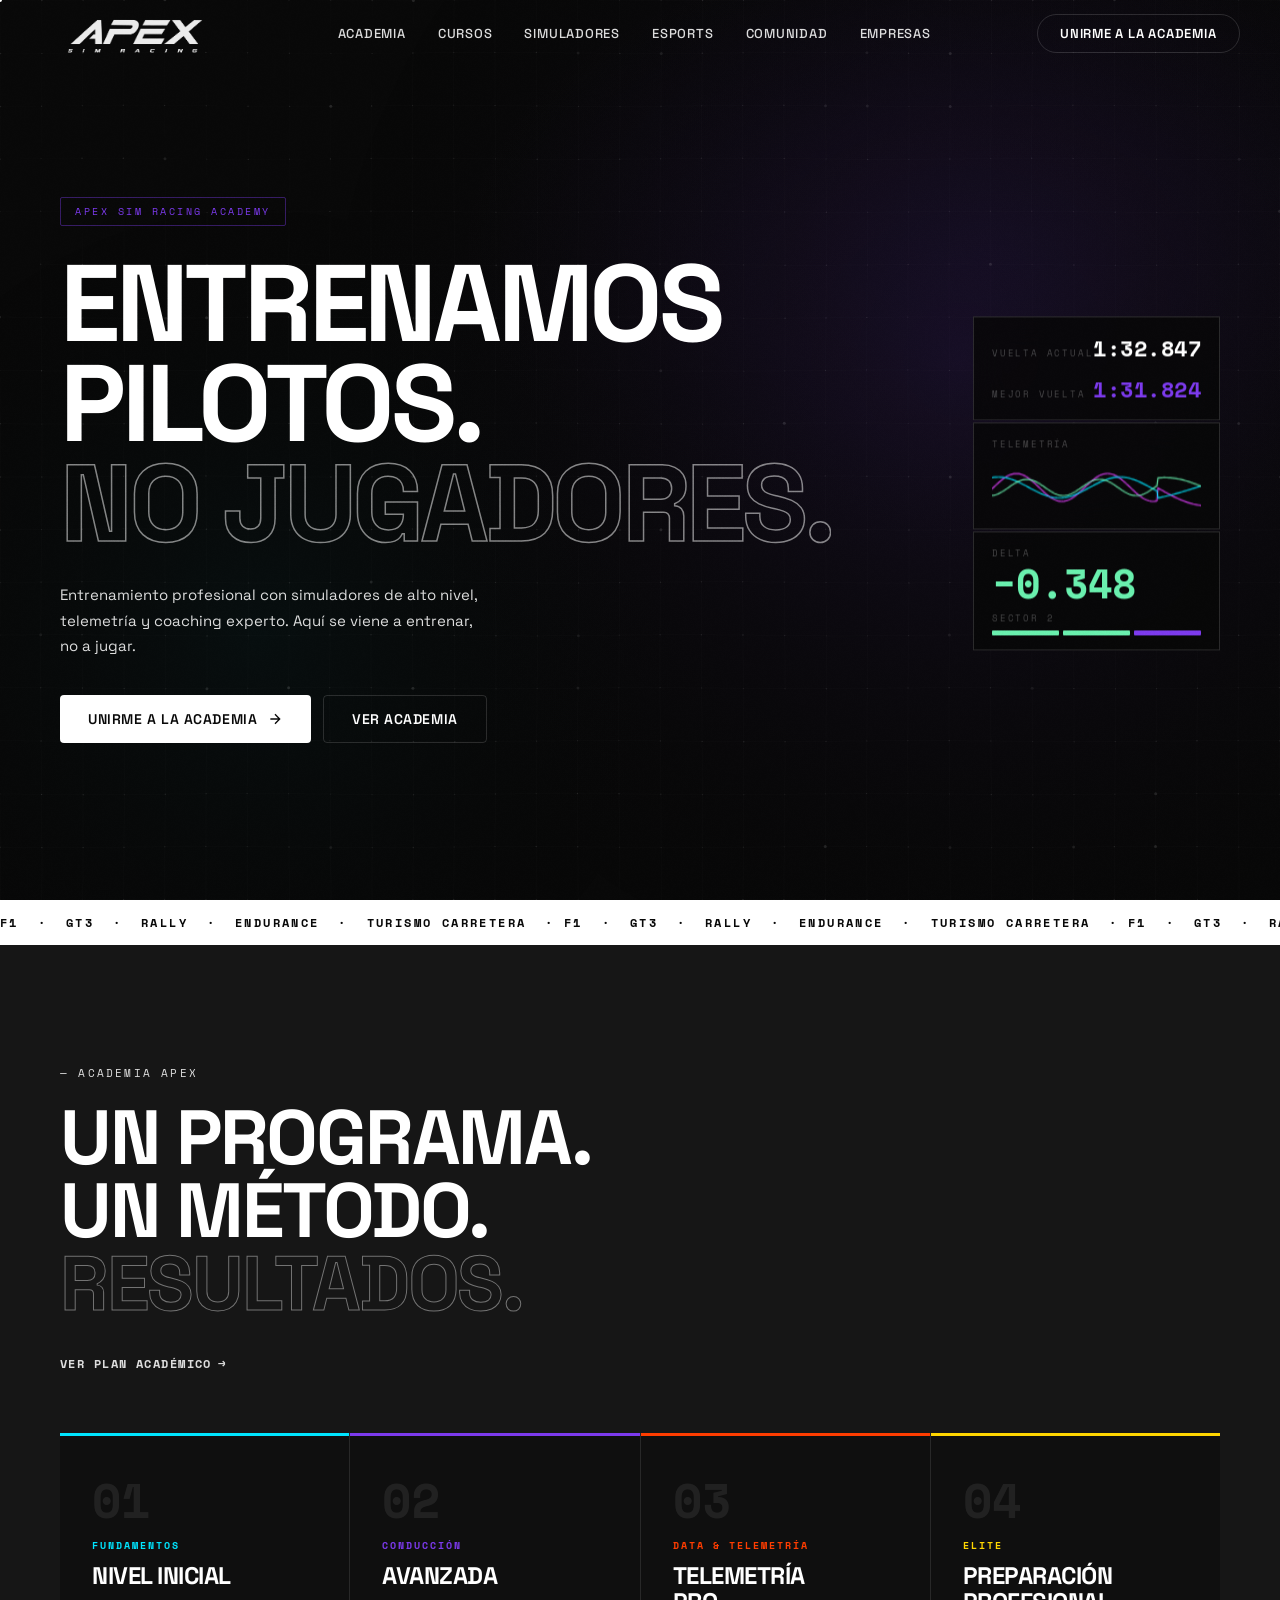
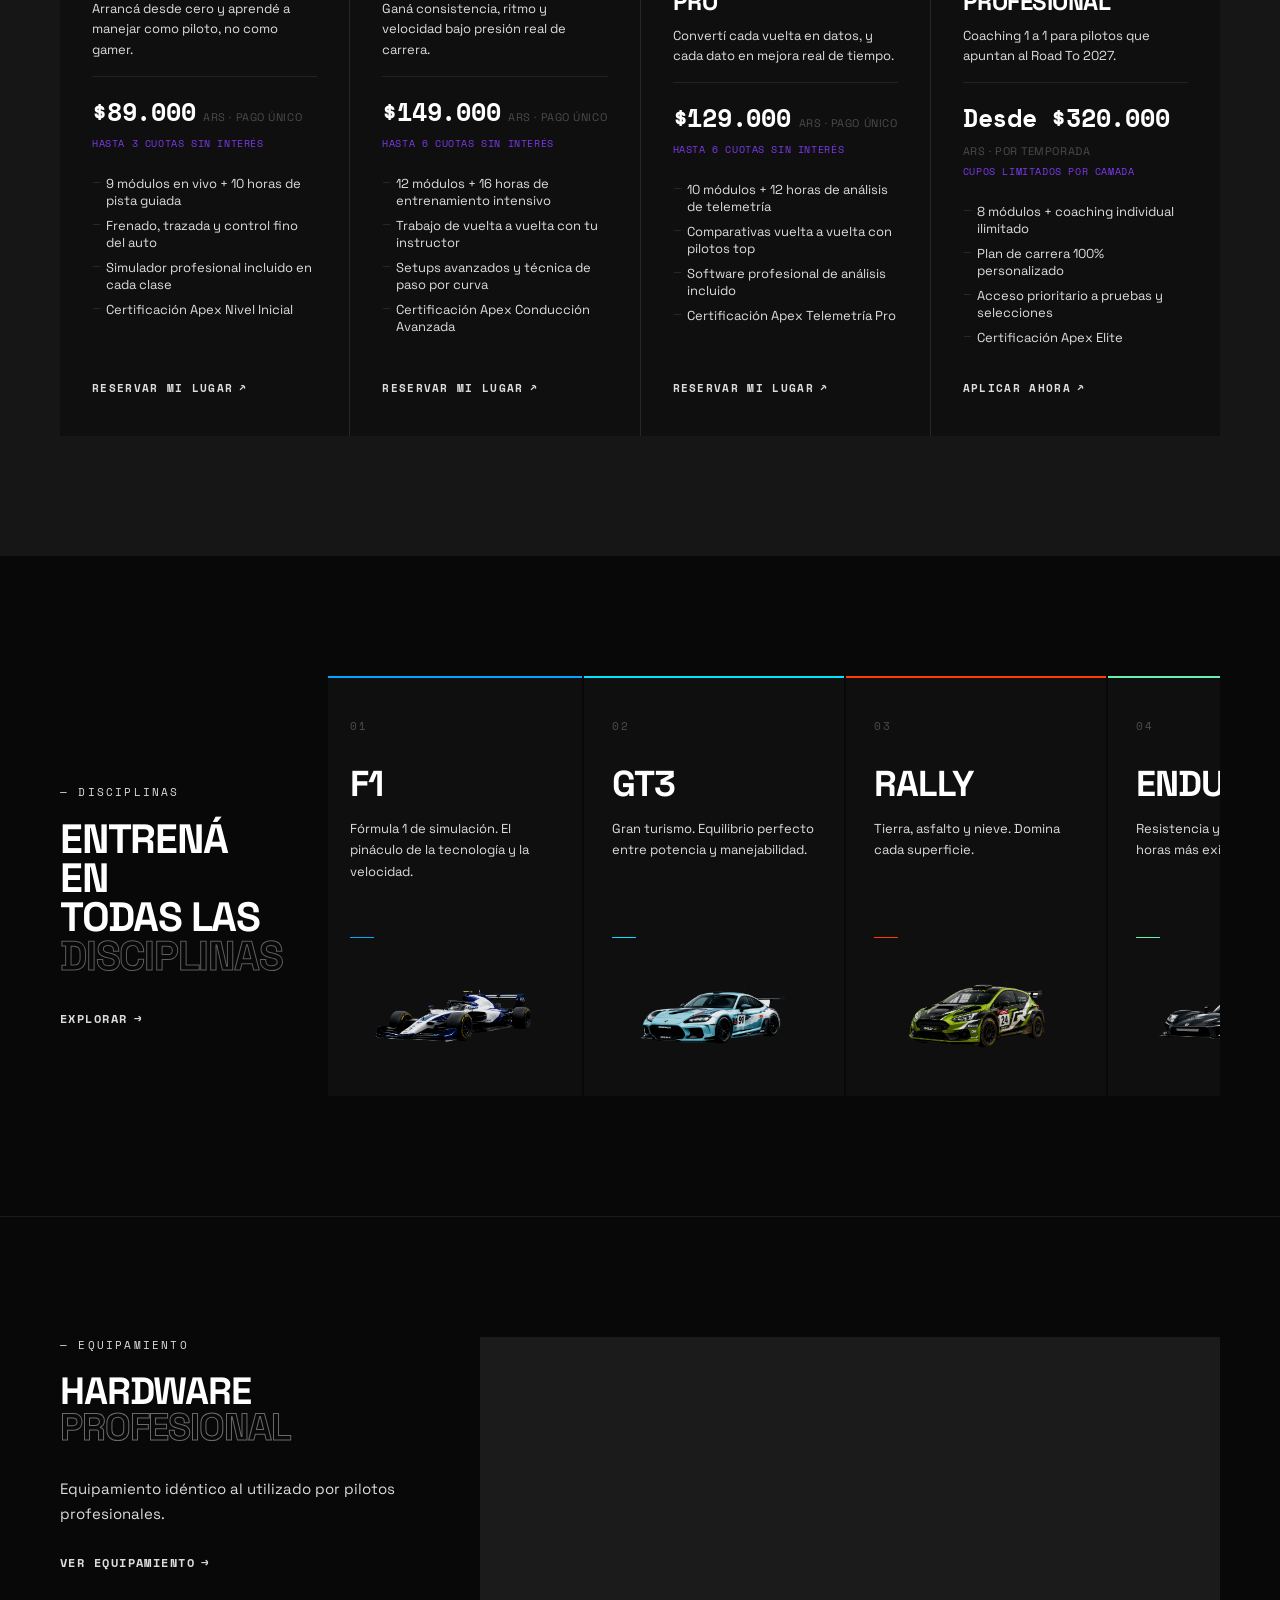
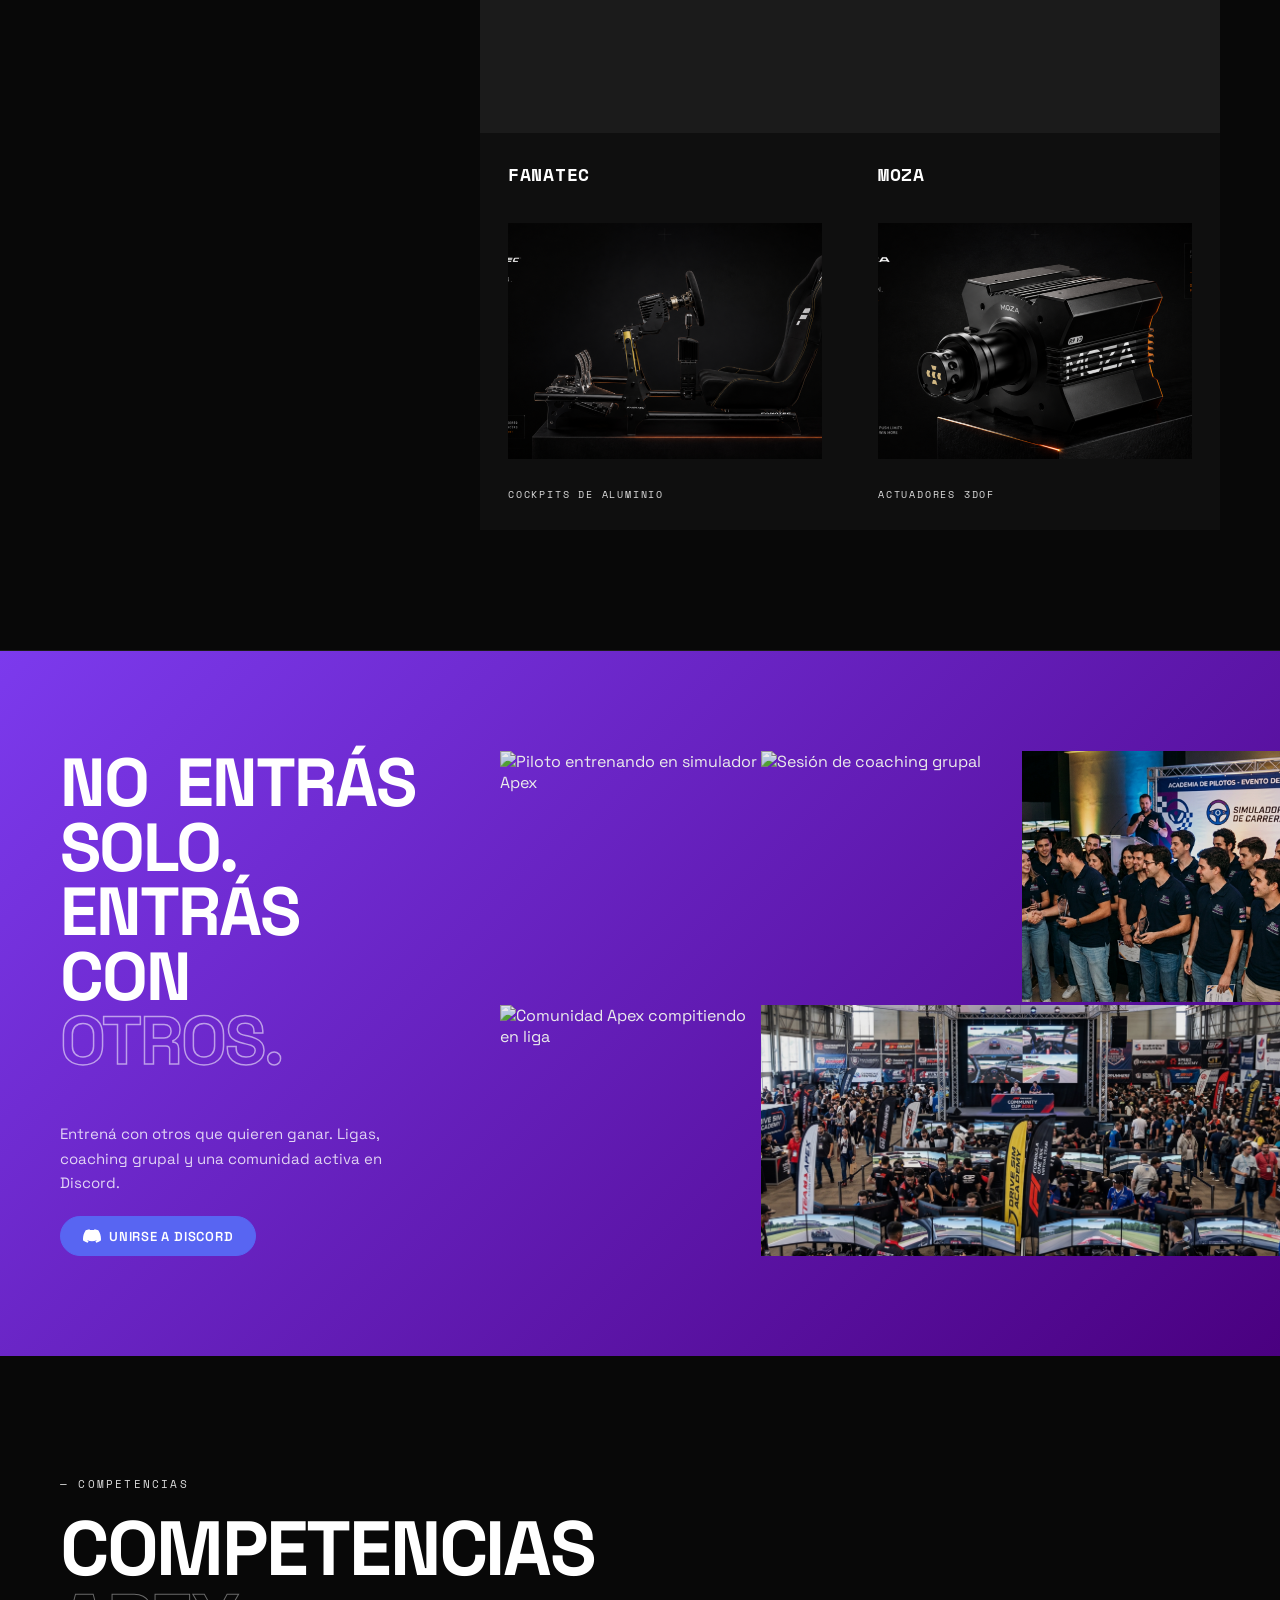
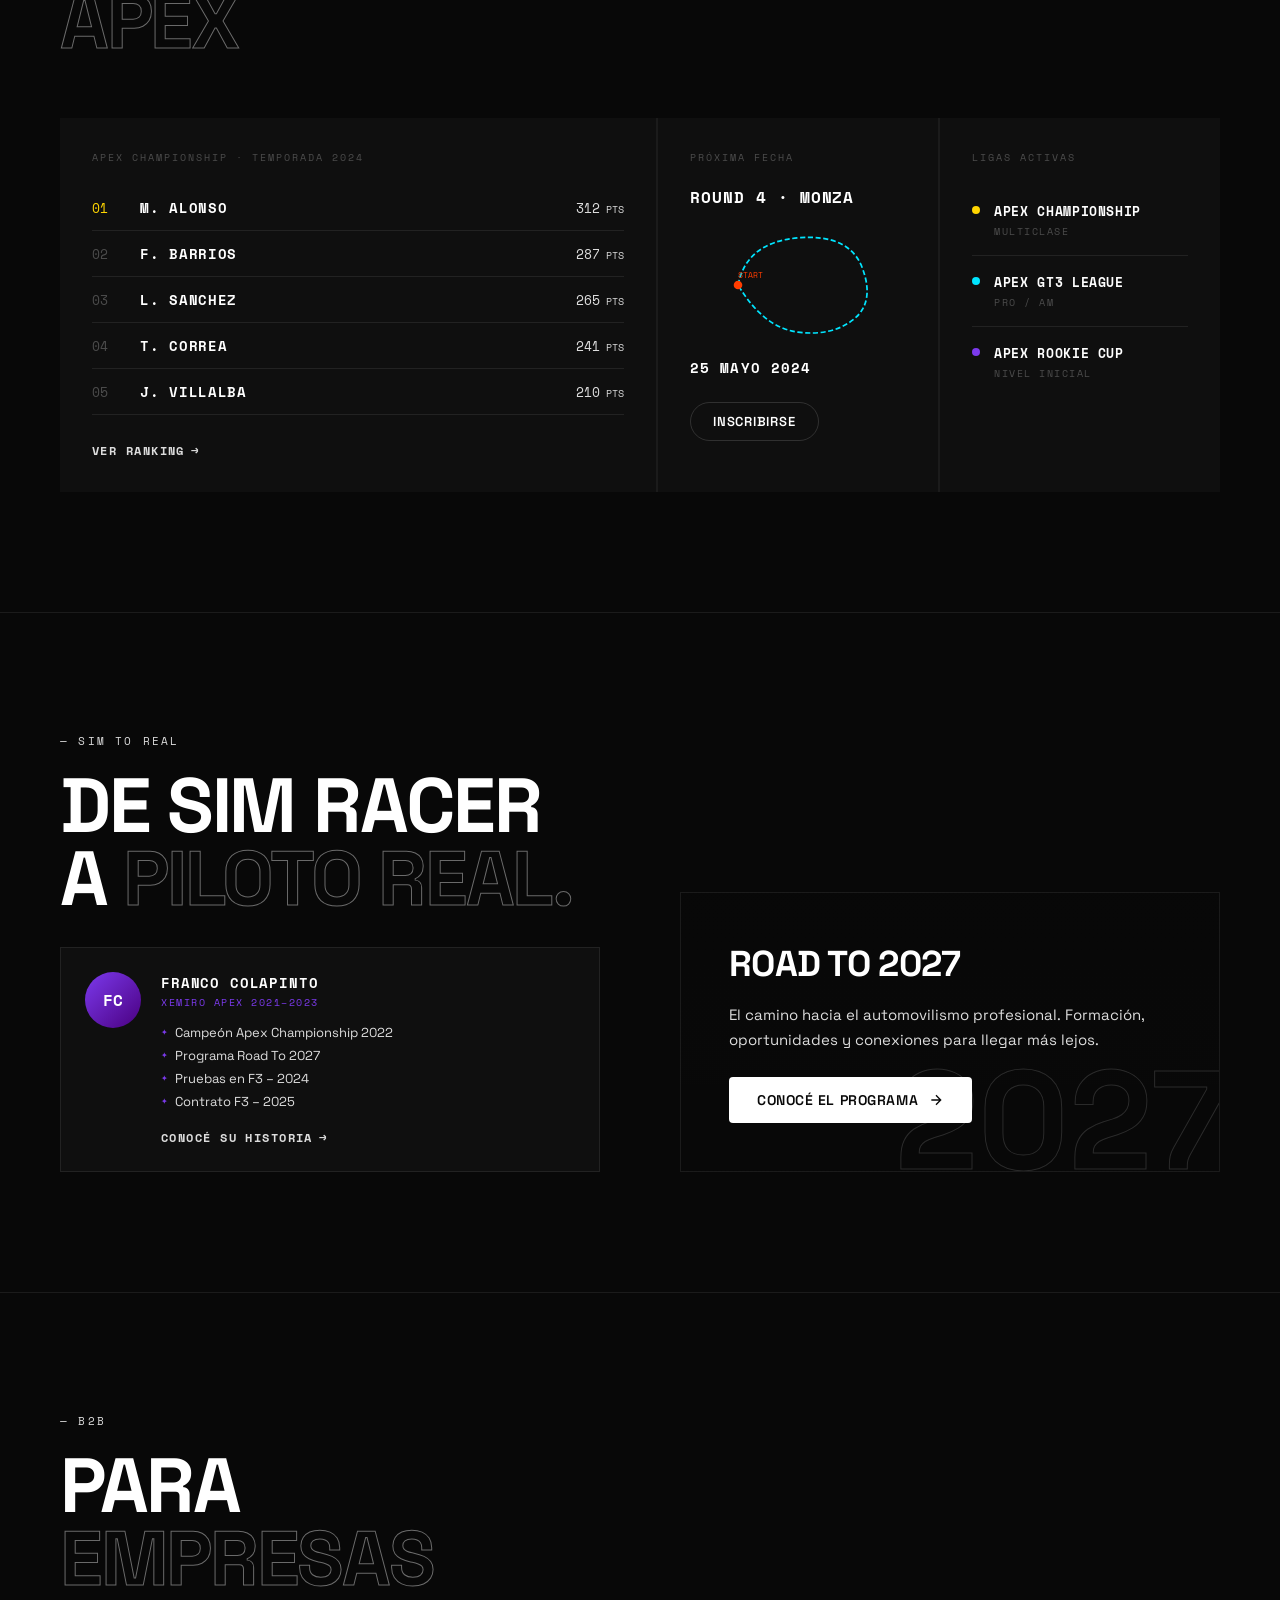
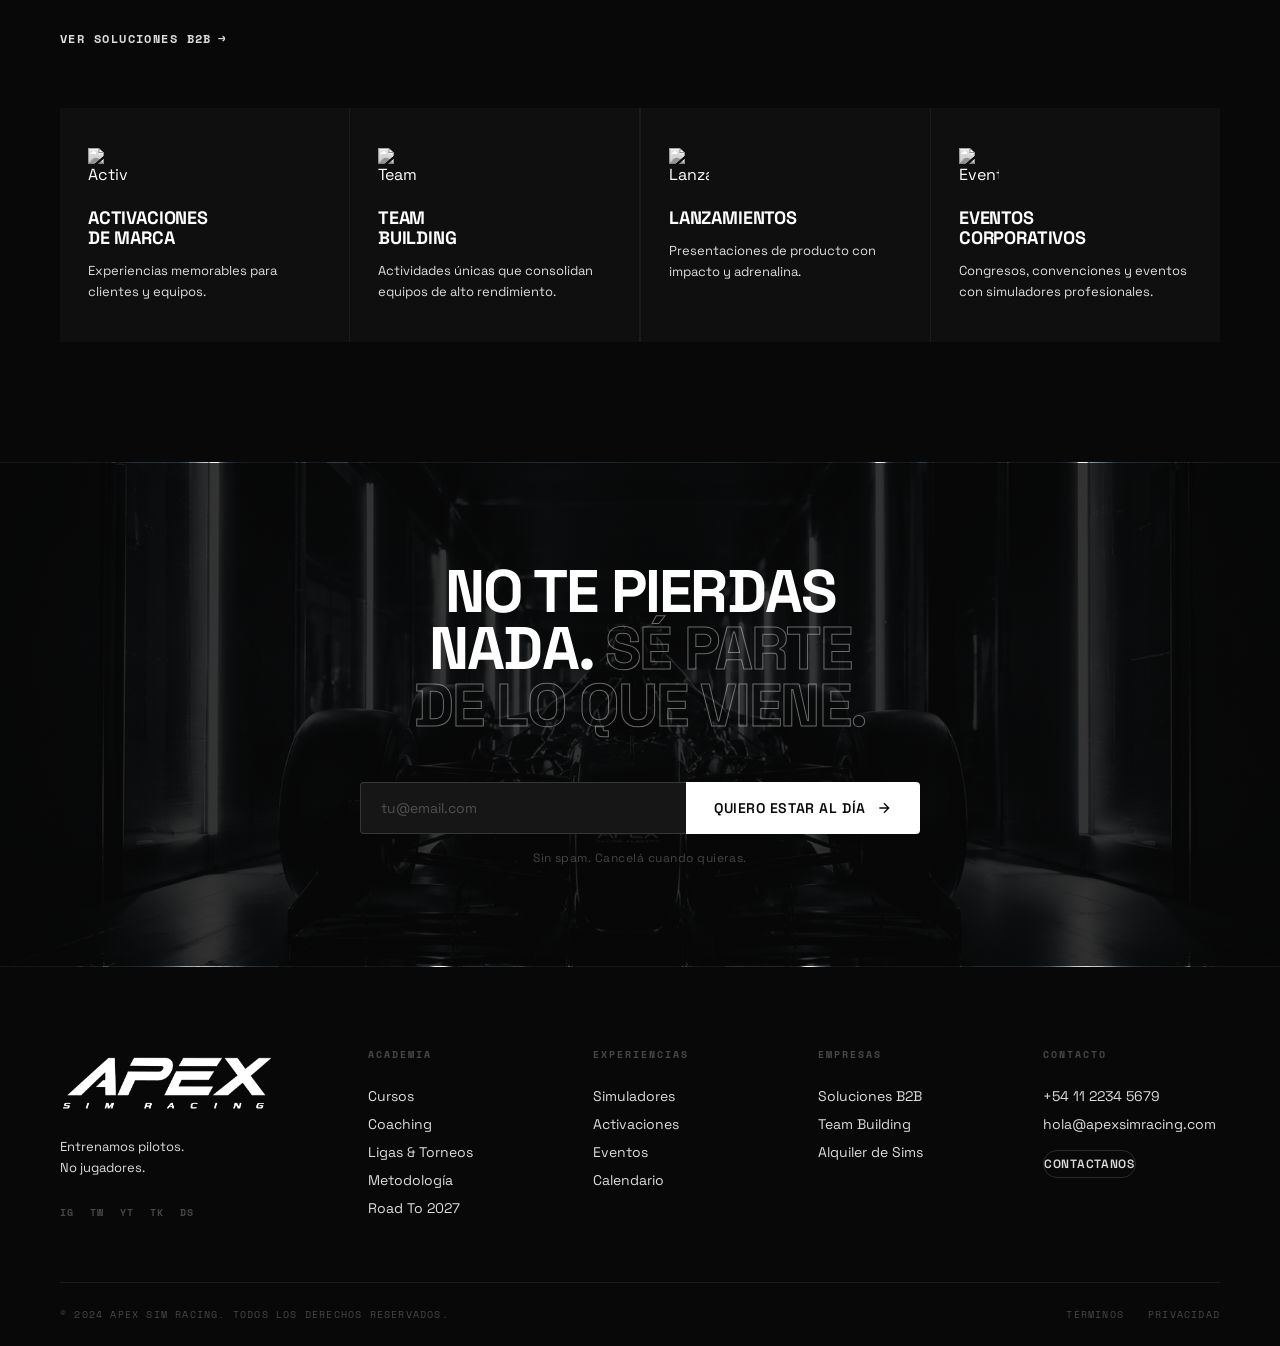
==== index.html @ b02f37dc "nuevo 629" ====
<!DOCTYPE html>
<html lang="es">
<head>
  <meta charset="UTF-8" />
  <meta name="viewport" content="width=device-width, initial-scale=1.0" />
  <title>APEX Sim Racing Academy</title>
  <link rel="preconnect" href="https://fonts.googleapis.com" />
  <link rel="preconnect" href="https://fonts.gstatic.com" crossorigin />
  <link href="https://fonts.googleapis.com/css2?family=Space+Grotesk:wght@300;400;500;600;700&family=Space+Mono:ital,wght@0,400;0,700;1,400&display=swap" rel="stylesheet" />
  <link rel="stylesheet" href="styles.css" />
</head>
<body>

  <!-- CURSOR -->
  <div class="cursor" id="cursor"></div>
  <div class="cursor-dot" id="cursorDot"></div>

  <!-- NOISE OVERLAY -->
  <canvas class="noise-canvas" id="noiseCanvas"></canvas>

  <!-- ═══ NAVBAR ═══ -->
  <header class="navbar" id="navbar">
    <div class="nav-inner">
      <a href="#" class="nav-logo">
        <div class="disc-car-img">
          <img src="assets/logotipo.png" alt="logoapex" />
        </div>
      </a>

      <nav class="nav-links">
        <a href="#academia" class="nav-link" data-text="Academia">Academia</a>
        <a href="#cursos" class="nav-link" data-text="Cursos">Cursos</a>
        <a href="#simuladores" class="nav-link" data-text="Simuladores">Simuladores</a>
        <a href="#esports" class="nav-link" data-text="Esports">Esports</a>
        <a href="#comunidad" class="nav-link" data-text="Comunidad">Comunidad</a>
        <a href="#empresas" class="nav-link" data-text="Empresas">Empresas</a>
      </nav>

      <div class="nav-actions">
        <a href="#" class="btn-pill magnetic">Unirme a la Academia</a>
        <button class="nav-burger" id="burgerBtn" aria-label="Menu">
          <span></span><span></span>
        </button>
      </div>
    </div>
  </header>

  <!-- MOBILE MENU -->
  <div class="mobile-overlay" id="mobileOverlay">
    <nav class="mobile-nav">
      <a href="#academia">Academia</a>
      <a href="#cursos">Cursos</a>
      <a href="#simuladores">Simuladores</a>
      <a href="#esports">Esports</a>
      <a href="#comunidad">Comunidad</a>
      <a href="#empresas">Empresas</a>
      <a href="#" class="btn-pill">Unirme a la Academia</a>
    </nav>
  </div>

  <!-- ═══ HERO ═══ -->
  <section class="hero" id="hero">
    <canvas class="hero-canvas" id="heroCanvas"></canvas>

    <div class="hero-content">
      <div class="hero-badge glitch-hover" data-text="APEX SIM RACING ACADEMY">APEX SIM RACING ACADEMY</div>

      <h1 class="hero-title">
        <span class="title-line" data-speed="0">ENTRENAMOS</span>
        <span class="title-line" data-speed="0.3">PILOTOS.</span>
        <span class="title-line accent" data-speed="0.6">NO JUGADORES.</span>
      </h1>

      <p class="hero-desc">Entrenamiento profesional con simuladores de alto nivel,<br>telemetría y coaching experto. Aquí se viene a entrenar, <br>no a jugar.</p>

      <div class="hero-cta-row">
        <a href="#" class="btn-primary magnetic">
          <span>Unirme a la Academia</span>
          <svg viewBox="0 0 24 24" fill="none" stroke="currentColor" stroke-width="2"><path d="M5 12h14M12 5l7 7-7 7"/></svg>
        </a>
        <a href="#" class="btn-ghost magnetic">Ver Academia</a>
      </div>
    </div>

    <!-- HUD -->
    <div class="hero-hud" id="heroHud">
      <div class="hud-panel">
        <div class="hud-row">
          <span class="hud-label">VUELTA ACTUAL</span>
          <span class="hud-val" id="lapCurrent">1:32.847</span>
        </div>
        <div class="hud-row">
          <span class="hud-label">MEJOR VUELTA</span>
          <span class="hud-val purple" id="lapBest">1:31.824</span>
        </div>
      </div>
      <div class="hud-panel hud-tele">
        <span class="hud-label">TELEMETRÍA</span>
        <canvas id="teleCanvas" width="180" height="50"></canvas>
      </div>
      <div class="hud-panel">
        <span class="hud-label">DELTA</span>
        <span class="hud-delta" id="deltaVal">−0.347</span>
        <span class="hud-label" style="margin-top:8px">SECTOR 2</span>
        <div class="hud-sectors">
          <div class="sector green"></div>
          <div class="sector green"></div>
          <div class="sector purple"></div>
        </div>
      </div>
    </div>

    <div class="scroll-hint">
      <span>SCROLL</span>
      <div class="scroll-line"></div>
    </div>
  </section>

  <!-- ═══ MARQUEE ═══ -->
  <div class="marquee-bar">
    <div class="marquee-track">
      <span>F1 &nbsp;·&nbsp; GT3 &nbsp;·&nbsp; RALLY &nbsp;·&nbsp; ENDURANCE &nbsp;·&nbsp; TURISMO CARRETERA &nbsp;·&nbsp;</span>
      <span>F1 &nbsp;·&nbsp; GT3 &nbsp;·&nbsp; RALLY &nbsp;·&nbsp; ENDURANCE &nbsp;·&nbsp; TURISMO CARRETERA &nbsp;·&nbsp;</span>
      <span>F1 &nbsp;·&nbsp; GT3 &nbsp;·&nbsp; RALLY &nbsp;·&nbsp; ENDURANCE &nbsp;·&nbsp; TURISMO CARRETERA &nbsp;·&nbsp;</span>
    </div>
  </div>

  <!-- ═══ ACADEMIA ═══ -->
  <section class="section academia-section" id="academia">
    <div class="section-inner">
      <div class="section-header">
        <span class="section-tag">— ACADEMIA APEX</span>
        <h2 class="section-title">UN PROGRAMA.<br>UN MÉTODO.<br><em>RESULTADOS.</em></h2>
        <a href="#" class="link-arrow">VER PLAN ACADÉMICO <span>→</span></a>
      </div>

      <div class="programs-track" id="programsTrack">
        <div class="program-card" data-index="01" style="--glow:#00E5FF">
          <div class="card-num">01</div>
          <div class="card-tag" style="color:#00E5FF">FUNDAMENTOS</div>
          <h3>NIVEL INICIAL</h3>
          <p class="card-desc">Arrancá desde cero y aprendé a manejar como piloto, no como gamer.</p>
          <div class="card-price">
            <span class="price-amount">$89.000</span>
            <span class="price-period">ARS · pago único</span>
          </div>
          <span class="price-note">HASTA 3 CUOTAS SIN INTERÉS</span>
          <ul>
            <li>9 módulos en vivo + 10 horas de pista guiada</li>
            <li>Frenado, trazada y control fino del auto</li>
            <li>Simulador profesional incluido en cada clase</li>
            <li>Certificación Apex Nivel Inicial</li>
          </ul>
          <a href="#" class="card-link">RESERVAR MI LUGAR <span>↗</span></a>
          <div class="card-glow"></div>
        </div>
    <div class="scroll-hint">
      <span>SCROLL</span>
      <div class="scroll-line"></div>
    </div>
        <div class="program-card" data-index="02" style="--glow:#7C3AED">
          <div class="card-num">02</div>
          <div class="card-tag" style="color:#7C3AED">CONDUCCIÓN</div>
          <h3>AVANZADA</h3>
          <p class="card-desc">Ganá consistencia, ritmo y velocidad bajo presión real de carrera.</p>
          <div class="card-price">
            <span class="price-amount">$149.000</span>
            <span class="price-period">ARS · pago único</span>
          </div>
          <span class="price-note">HASTA 6 CUOTAS SIN INTERÉS</span>
          <ul>
            <li>12 módulos + 16 horas de entrenamiento intensivo</li>
            <li>Trabajo de vuelta a vuelta con tu instructor</li>
            <li>Setups avanzados y técnica de paso por curva</li>
            <li>Certificación Apex Conducción Avanzada</li>
          </ul>
          <a href="#" class="card-link">RESERVAR MI LUGAR <span>↗</span></a>
          <div class="card-glow"></div>
        </div>

        <div class="program-card" data-index="03" style="--glow:#FF3D00">
          <div class="card-num">03</div>
          <div class="card-tag" style="color:#FF3D00">DATA &amp; TELEMETRÍA</div>
          <h3>TELEMETRÍA<br>PRO</h3>
          <p class="card-desc">Convertí cada vuelta en datos, y cada dato en mejora real de tiempo.</p>
          <div class="card-price">
            <span class="price-amount">$129.000</span>
            <span class="price-period">ARS · pago único</span>
          </div>
          <span class="price-note">HASTA 6 CUOTAS SIN INTERÉS</span>
          <ul>
            <li>10 módulos + 12 horas de análisis de telemetría</li>
            <li>Comparativas vuelta a vuelta con pilotos top</li>
            <li>Software profesional de análisis incluido</li>
            <li>Certificación Apex Telemetría Pro</li>
          </ul>
          <a href="#" class="card-link">RESERVAR MI LUGAR <span>↗</span></a>
          <div class="card-glow"></div>
        </div>

        <div class="program-card" data-index="04" style="--glow:#FFD600">
          <div class="card-num">04</div>
          <div class="card-tag" style="color:#FFD600">ELITE</div>
          <h3>PREPARACIÓN<br>PROFESIONAL</h3>
          <p class="card-desc">Coaching 1 a 1 para pilotos que apuntan al Road To 2027.</p>
          <div class="card-price">
            <span class="price-amount">Desde $320.000</span>
            <span class="price-period">ARS · por temporada</span>
          </div>
          <span class="price-note">CUPOS LIMITADOS POR CAMADA</span>
          <ul>
            <li>8 módulos + coaching individual ilimitado</li>
            <li>Plan de carrera 100% personalizado</li>
            <li>Acceso prioritario a pruebas y selecciones</li>
            <li>Certificación Apex Elite</li>
          </ul>
          <a href="#" class="card-link">APLICAR AHORA <span>↗</span></a>
          <div class="card-glow"></div>
        </div>
      </div>
    </div>
  </section>

  <!-- ═══ DISCIPLINES — horizontal scroll ═══ -->
  <section class="section disc-section" id="cursos">
    <div class="disc-sticky">
      <div class="disc-left">
        <span class="section-tag">— DISCIPLINAS</span>
        <h2 class="disc-title">ENTRENÁ EN<br>TODAS LAS<br><em>DISCIPLINAS</em></h2>
        <a href="#" class="link-arrow">EXPLORAR <span>→</span></a>
      </div>
      <div class="disc-scroll-area" id="discScroll">
        <div class="disc-cards-row">
          <div class="disc-card" style="--accent:#00A8FF">
            <div class="disc-inner">
              <span class="disc-num">01</span>
              <h3>F1</h3>
              <p>Fórmula 1 de simulación. El pináculo de la tecnología y la velocidad.</p>
              <div class="disc-line"></div>
              <div class="disc-car-img">
                <img src="assets/auto1.png" alt="F1" />
              </div>
            </div>
          </div>
          <div class="disc-card" style="--accent:#00E5FF">
            <div class="disc-inner">
              <span class="disc-num">02</span>
              <h3>GT3</h3>
              <p>Gran turismo. Equilibrio perfecto entre potencia y manejabilidad.</p>
              <div class="disc-line"></div>
              <div class="disc-car-img">
                <img src="assets/auto2.png" alt="GT3" />
              </div>
            </div>
          </div>
          <div class="disc-card" style="--accent:#FF3D00">
            <div class="disc-inner">
              <span class="disc-num">03</span>
              <h3>RALLY</h3>
              <p>Tierra, asfalto y nieve. Domina cada superficie.</p>
              <div class="disc-line"></div>
              <div class="disc-car-img">
                <img src="assets/auto5.png" alt="Rally" />
              </div>
            </div>
          </div>
          <div class="disc-card" style="--accent:#69F0AE">
            <div class="disc-inner">
              <span class="disc-num">04</span>
              <h3>ENDURANCE</h3>
              <p>Resistencia y estrategia. Las 24 horas más exigentes del sim.</p>
              <div class="disc-line"></div>
              <div class="disc-car-img">
                <img src="assets/auto3.png" alt="Endurance" />
              </div>
            </div>
          </div>
          <div class="disc-card" style="--accent:#FFD600">
            <div class="disc-inner">
              <span class="disc-num">05</span>
              <h3>TURISMO<br>CARRETERA</h3>
              <p>La escuela argentina del automovilismo, en simulación.</p>
              <div class="disc-line"></div>
              <div class="disc-car-img">
                <img src="assets/auto4.png" alt="Turismo Carretera" />
              </div>
            </div>
          </div>
        </div>
      </div>
    </div>
  </section>

  <!-- ═══ HARDWARE ═══ -->
  <section class="section hardware-section" id="simuladores">
    <div class="section-inner hardware-layout">
      <div class="hw-header">
        <span class="section-tag">— EQUIPAMIENTO</span>
        <h2 class="section-title">HARDWARE<br><em>PROFESIONAL</em></h2>
        <p class="hw-desc">Equipamiento idéntico al utilizado por pilotos profesionales.</p>
        <a href="#" class="link-arrow">VER EQUIPAMIENTO <span>→</span></a>
      </div>

      <div class="hw-brands">
        <div class="hw-brand" data-brand="SIMUCUBE">
          <div class="hw-brand-inner">
            <span class="hw-brand-name">SIMUCUBE</span>
            <img src="assets/simucube.png" alt="SIMUCUBE" />
            <span class="hw-brand-tag">DIRECT DRIVE</span>
          </div>
          <div class="hw-brand-line"></div>
        </div>
        <div class="hw-brand" data-brand="HEUSINKVELD">
          <div class="hw-brand-inner">
            <span class="hw-brand-name">HEUSINKVELD</span>
            <img src="assets/heusinkveld.png" alt="HEUSINKVELD" />
            <span class="hw-brand-tag">PEDALES ULTIMATE+</span>
          </div>
          <div class="hw-brand-line"></div>
        </div>
        <div class="hw-brand" data-brand="FANATEC">
          <div class="hw-brand-inner">
            <span class="hw-brand-name">FANATEC</span>
            <img src="assets/fanatec.png" alt="FANATEC" />
            <span class="hw-brand-tag">COCKPITS DE ALUMINIO</span>
          </div>
          <div class="hw-brand-line"></div>
        </div>
        <div class="hw-brand" data-brand="MOZA">
          <div class="hw-brand-inner">
            <span class="hw-brand-name">MOZA</span>
            <img src="assets/moza.png" alt="MOZA" />
            <span class="hw-brand-tag">ACTUADORES 3DOF</span>
          </div>
          <div class="hw-brand-line"></div>
        </div>
      </div>
    </div>
  </section>

  <!-- ═══ COMMUNITY ═══ -->
  <section class="section community-section" id="comunidad">
    <div class="community-inner">
      <h2 class="community-title">
        <span class="reveal-word">NO</span>
        <span class="reveal-word">ENTRÁS</span>
        <span class="reveal-word">SOLO.</span>
        <br>
        <span class="reveal-word">ENTRÁS CON</span>
        <span class="reveal-word accent">OTROS.</span>
      </h2>
      <div class="community-sub">
        <p>Entrená con otros que quieren ganar. Ligas, coaching grupal y una comunidad activa en Discord.</p>
        <a href="#" class="btn-pill magnetic discord-btn">
          <svg viewBox="0 0 24 24" width="18" height="18" fill="currentColor"><path d="M20.317 4.37a19.791 19.791 0 0 0-4.885-1.515.074.074 0 0 0-.079.037c-.21.375-.444.864-.608 1.25a18.27 18.27 0 0 0-5.487 0 12.64 12.64 0 0 0-.617-1.25.077.077 0 0 0-.079-.037A19.736 19.736 0 0 0 3.677 4.37a.07.07 0 0 0-.032.027C.533 9.046-.32 13.58.099 18.057.101 18.08.11 18.1.128 18.115a19.9 19.9 0 0 0 5.993 3.03.078.078 0 0 0 .084-.028 14.09 14.09 0 0 0 1.226-1.994.076.076 0 0 0-.041-.106 13.107 13.107 0 0 1-1.872-.892.077.077 0 0 1-.008-.128 10.2 10.2 0 0 0 .372-.292.074.074 0 0 1 .077-.01c3.928 1.793 8.18 1.793 12.062 0a.074.074 0 0 1 .078.01c.12.098.246.198.373.292a.077.077 0 0 1-.006.127 12.299 12.299 0 0 1-1.873.892.077.077 0 0 0-.041.107c.36.698.772 1.362 1.225 1.993a.076.076 0 0 0 .084.028 19.839 19.839 0 0 0 6.002-3.03.077.077 0 0 0 .032-.054c.5-5.177-.838-9.674-3.549-13.66a.061.061 0 0 0-.031-.03z"/></svg>
          Unirse a Discord
        </a>
      </div>
    </div>
    <div class="community-grid" id="communityGrid">
      <img src="assets/gallery1.jpg" alt="Piloto entrenando en simulador Apex" />
      <img src="assets/gallery4.jpg" alt="Sesión de coaching grupal" />
      <img src="assets/gallery5.jpg" alt="Pilotos de la academia en evento" />
      <img src="assets/gallery2.jpg" alt="Comunidad Apex compitiendo en liga" />
      <img class="cg-wide" src="assets/gallery3.jpg" alt="Encuentro de la comunidad Apex Sim Racing" />
    </div>
  </section>

  <!-- ═══ COMPETITIONS ═══ -->
  <section class="section competitions-section" id="esports">
    <div class="section-inner">
      <div class="comp-header">
        <span class="section-tag">— COMPETENCIAS</span>
        <h2 class="section-title">COMPETENCIAS<br><em>APEX</em></h2>
      </div>

      <div class="comp-grid">
        <div class="comp-standings">
          <div class="comp-label">APEX CHAMPIONSHIP · TEMPORADA 2024</div>
          <table class="standings">
            <tr class="s-row first"><td class="s-pos">01</td><td class="s-name">M. ALONSO</td><td class="s-pts">312</td></tr>
            <tr class="s-row"><td class="s-pos">02</td><td class="s-name">F. BARRIOS</td><td class="s-pts">287</td></tr>
            <tr class="s-row"><td class="s-pos">03</td><td class="s-name">L. SANCHEZ</td><td class="s-pts">265</td></tr>
            <tr class="s-row"><td class="s-pos">04</td><td class="s-name">T. CORREA</td><td class="s-pts">241</td></tr>
            <tr class="s-row"><td class="s-pos">05</td><td class="s-name">J. VILLALBA</td><td class="s-pts">210</td></tr>
          </table>
          <a href="#" class="link-arrow">VER RANKING <span>→</span></a>
        </div>

        <div class="comp-next">
          <div class="comp-label">PRÓXIMA FECHA</div>
          <div class="next-race-name">ROUND 4 · MONZA</div>
          <svg viewBox="0 0 200 140" class="track-svg">
            <path d="M30,70 Q40,20 100,15 Q160,10 175,50 Q190,90 165,110 Q140,130 100,125 Q60,120 30,70Z" fill="none" stroke="#00E5FF" stroke-width="2" stroke-dasharray="6,3"/>
            <circle cx="30" cy="70" r="5" fill="#FF3D00"/>
            <text x="30" y="62" fill="#FF3D00" font-size="9" font-family="Space Mono">START</text>
          </svg>
          <div class="next-date">25 MAYO 2024</div>
          <a href="#" class="btn-pill magnetic" style="margin-top:16px;display:inline-block">INSCRIBIRSE</a>
        </div>

        <div class="comp-leagues">
          <div class="comp-label">LIGAS ACTIVAS</div>
          <div class="league-item">
            <div class="league-dot" style="background:#FFD600"></div>
            <div>
              <div class="league-name">APEX CHAMPIONSHIP</div>
              <div class="league-class">MULTICLASE</div>
            </div>
          </div>
          <div class="league-item">
            <div class="league-dot" style="background:#00E5FF"></div>
            <div>
              <div class="league-name">APEX GT3 LEAGUE</div>
              <div class="league-class">PRO / AM</div>
            </div>
          </div>
          <div class="league-item">
            <div class="league-dot" style="background:#7C3AED"></div>
            <div>
              <div class="league-name">APEX ROOKIE CUP</div>
              <div class="league-class">NIVEL INICIAL</div>
            </div>
          </div>
        </div>
      </div>
    </div>
  </section>

  <!-- ═══ SIM TO REAL ═══ -->
  <section class="section str-section">
    <div class="str-inner">
      <div class="str-text">
        <span class="section-tag">— SIM TO REAL</span>
        <h2 class="section-title">DE SIM RACER<br>A <em>PILOTO REAL.</em></h2>
        <div class="driver-card">
          <div class="driver-avatar">FC</div>
          <div>
            <div class="driver-name">FRANCO COLAPINTO</div>
            <div class="driver-era">XEMIRO APEX 2021–2023</div>
            <ul class="driver-list">
              <li>Campeón Apex Championship 2022</li>
              <li>Programa Road To 2027</li>
              <li>Pruebas en F3 – 2024</li>
              <li>Contrato F3 – 2025</li>
            </ul>
            <a href="#" class="link-arrow">CONOCÉ SU HISTORIA <span>→</span></a>
          </div>
        </div>
      </div>
      <div class="str-road">
        <div class="road-year">2027</div>
        <h3>ROAD TO 2027</h3>
        <p>El camino hacia el automovilismo profesional. Formación, oportunidades y conexiones para llegar más lejos.</p>
        <a href="#" class="btn-primary magnetic" style="margin-top:24px">
          <span>Conocé el Programa</span>
          <svg viewBox="0 0 24 24" fill="none" stroke="currentColor" stroke-width="2"><path d="M5 12h14M12 5l7 7-7 7"/></svg>
        </a>
      </div>
    </div>
  </section>

  <!-- ═══ EMPRESAS ═══ -->
  <section class="section empresas-section" id="empresas">
    <div class="section-inner">
      <div class="emp-header">
        <span class="section-tag">— B2B</span>
        <h2 class="section-title">PARA<br><em>EMPRESAS</em></h2>
        <a href="#" class="link-arrow">VER SOLUCIONES B2B <span>→</span></a>
      </div>
      <div class="emp-grid">
        <div class="emp-card magnetic">
          <div class="emp-icon-wrap"><img src="assets/icon-activaciones-marca.png" alt="Activaciones de marca" /></div>
          <h4>ACTIVACIONES<br>DE MARCA</h4>
          <p>Experiencias memorables para clientes y equipos.</p>
        </div>
        <div class="emp-card magnetic">
          <div class="emp-icon-wrap"><img src="assets/icon-team-building.png" alt="Team building" /></div>
          <h4>TEAM<br>BUILDING</h4>
          <p>Actividades únicas que consolidan equipos de alto rendimiento.</p>
        </div>
        <div class="emp-card magnetic">
          <div class="emp-icon-wrap"><img src="assets/icon-lanzamiento-producto.png" alt="Lanzamientos de producto" /></div>
          <h4>LANZAMIENTOS</h4>
          <p>Presentaciones de producto con impacto y adrenalina.</p>
        </div>
        <div class="emp-card magnetic">
          <div class="emp-icon-wrap"><img src="assets/icon-evento-corporativo.png" alt="Eventos corporativos" /></div>
          <h4>EVENTOS<br>CORPORATIVOS</h4>
          <p>Congresos, convenciones y eventos con simuladores profesionales.</p>
        </div>
      </div>
    </div>
  </section>

  <!-- ═══ NEWSLETTER ═══ -->
  <section class="newsletter-section">
    <div class="nl-inner">
      <h2>NO TE PIERDAS<br>NADA. <em>SÉ PARTE<br>DE LO QUE VIENE.</em></h2>
      <div class="nl-form">
        <input type="email" id="nlEmail" placeholder="tu@email.com" class="nl-input" />
        <button class="btn-primary magnetic" id="nlBtn">
          <span>QUIERO ESTAR AL DÍA</span>
          <svg viewBox="0 0 24 24" fill="none" stroke="currentColor" stroke-width="2"><path d="M5 12h14M12 5l7 7-7 7"/></svg>
        </button>
      </div>
      <p class="nl-fine">Sin spam. Cancelá cuando quieras.</p>
    </div>
  </section>

  <!-- ═══ FOOTER ═══ -->
  <footer class="footer">
    <div class="footer-inner">
      <div class="footer-top">
        <div class="footer-brand">
          <img src="assets/logotipofooter.png" alt="logoapexfinal" />
          <p class="footer-tagline">Entrenamos pilotos.<br>No jugadores.</p>
          <div class="footer-socials">
            <a href="#" aria-label="Instagram">IG</a>
            <a href="#" aria-label="Twitter">TW</a>
            <a href="#" aria-label="YouTube">YT</a>
            <a href="#" aria-label="TikTok">TK</a>
            <a href="#" aria-label="Discord">DS</a>
          </div>
        </div>

        <div class="footer-col">
          <h5>ACADEMIA</h5>
          <a href="#">Cursos</a>
          <a href="#">Coaching</a>
          <a href="#">Ligas &amp; Torneos</a>
          <a href="#">Metodología</a>
          <a href="#">Road To 2027</a>
        </div>
        <div class="footer-col">
          <h5>EXPERIENCIAS</h5>
          <a href="#">Simuladores</a>
          <a href="#">Activaciones</a>
          <a href="#">Eventos</a>
          <a href="#">Calendario</a>
        </div>
        <div class="footer-col">
          <h5>EMPRESAS</h5>
          <a href="#">Soluciones B2B</a>
          <a href="#">Team Building</a>
          <a href="#">Alquiler de Sims</a>
        </div>
        <div class="footer-col">
          <h5>CONTACTO</h5>
          <a href="tel:+541123456789">+54 11 2234 5679</a>
          <a href="mailto:hola@apexsimracing.com">hola@apexsimracing.com</a>
          <a href="#" class="btn-pill" style="margin-top:12px;display:inline-block;font-size:12px">CONTACTANOS</a>
        </div>
      </div>

      <div class="footer-bottom">
        <span>© 2024 APEX SIM RACING. TODOS LOS DERECHOS RESERVADOS.</span>
        <div class="footer-legal">
          <a href="#">Términos</a>
          <a href="#">Privacidad</a>
        </div>
      </div>
    </div>
  </footer>

  <script src="main.js"></script>
</body>
</html>
---- styles.css ----
/* ═══════════════════════════════════════════════════════
   APEX SIM RACING — APEChain-inspired Dark Brutalist UI
   ═══════════════════════════════════════════════════════ */

/* ── TOKENS ── */
:root {
  --bg:       #080808;
  --bg2:      #0f0f0f;
  --bg3:      #161616;
  --border:   rgba(255,255,255,0.08);
  --border2:  rgba(255,255,255,0.14);
  --white:    #ffffff;
  --muted:    rgba(255, 255, 255, 0.86);
  --muted2:   rgba(255,255,255,0.25);

  --cyan:     #00E5FF;
  --purple:   #7C3AED;
  --purple-deep: #4a0080;
  --red:      #FF3D00;
  --yellow:   #FFD600;
  --green:    #69F0AE;
  --pink:     #B5005A;

  --font:     'Space Grotesk', sans-serif;
  --mono:     'Space Mono', monospace;

  --nav-h:    68px;
  --ease:     cubic-bezier(0.16, 1, 0.3, 1);
}

/* ── RESET ── */
*, *::before, *::after { box-sizing: border-box; margin: 0; padding: 0; }
html { scroll-behavior: smooth; font-size: 16px; }
body {
  font-family: var(--font);
  background: var(--bg);
  color: var(--white);
  overflow-x: hidden;
  cursor: none;
}
a { text-decoration: none; color: inherit; }
ul { list-style: none; }
button { border: none; cursor: none; background: none; font-family: inherit; }
img { display: block; max-width: 100%; }

/* ── SCROLLBAR ── */
::-webkit-scrollbar { width: 4px; }
::-webkit-scrollbar-track { background: var(--bg); }
::-webkit-scrollbar-thumb { background: var(--border2); border-radius: 4px; }

/* ── NOISE CANVAS ── */
.noise-canvas {
  position: fixed;
  inset: 0;
  pointer-events: none;
  z-index: 9999;
  opacity: 0.03;
  mix-blend-mode: overlay;
}

/* ═══ CUSTOM CURSOR ═══ */
.cursor {
  position: fixed;
  width: 36px;
  height: 36px;
  border: 1px solid rgba(255,255,255,0.5);
  border-radius: 50%;
  pointer-events: none;
  z-index: 10000;
  transform: translate(-50%, -50%);
  transition: width 0.3s var(--ease), height 0.3s var(--ease),
              border-color 0.3s var(--ease), background 0.3s var(--ease);
  mix-blend-mode: difference;
}
.cursor.hovering {
  width: 56px;
  height: 56px;
  background: rgba(255,255,255,0.08);
  border-color: var(--white);
}
.cursor.clicking {
  width: 24px;
  height: 24px;
}

.cursor-dot {
  position: fixed;
  width: 4px;
  height: 4px;
  background: var(--white);
  border-radius: 50%;
  pointer-events: none;
  z-index: 10001;
  transform: translate(-50%, -50%);
}

/* ═══ NAVBAR ═══ */
.navbar {
  position: fixed;
  top: 0; left: 0; right: 0;
  z-index: 500;
  height: var(--nav-h);
  border-bottom: 1px solid transparent;
  transition: border-color 0.4s, background 0.4s;
}
.navbar.scrolled {
  background: rgba(8,8,8,0.92);
  backdrop-filter: blur(20px);
  border-bottom-color: var(--border);
}

.nav-inner {
  display: flex;
  align-items: center;
  height: 100%;
  padding: 0 40px;
  gap: 40px;
}

.nav-logo {
  display: flex;
  align-items: center;
  gap: 10px;
  flex-shrink: 0;
  text-decoration: none;
}
.logo-mark {
  width: 20px;
  height: 20px;
  color: var(--white);
}
.logo-text {
  font-family: var(--mono);
  font-size: 14px;
  font-weight: 700;
  letter-spacing: 0.1em;
  display: flex;
  flex-direction: column;
  line-height: 1;
  gap: 1px;
  color: var(--white);
}
.logo-sub {
  font-size: 8px;
  letter-spacing: 0.25em;
  color: var(--cyan);
  font-family: var(--mono);
}

.nav-links {
  display: flex;
  gap: 32px;
  flex: 1;
  justify-content: center;
}

.nav-link {
  font-size: 13px;
  font-weight: 500;
  letter-spacing: 0.06em;
  color: var(--muted);
  text-transform: uppercase;
  position: relative;
  transition: color 0.25s;
  padding: 4px 0;
}
.nav-link::after {
  content: '';
  position: absolute;
  bottom: 0; left: 0;
  width: 0; height: 1px;
  background: var(--white);
  transition: width 0.3s var(--ease);
}
.nav-link:hover { color: var(--white); }
.nav-link:hover::after { width: 100%; }

.nav-actions {
  display: flex;
  align-items: center;
  gap: 16px;
  flex-shrink: 0;
}

.nav-burger {
  display: none;
  flex-direction: column;
  gap: 6px;
  padding: 6px;
  cursor: none;
}
.nav-burger span {
  display: block;
  width: 20px;
  height: 1.5px;
  background: var(--white);
  border-radius: 2px;
  transition: all 0.3s var(--ease);
  transform-origin: center;
}
.nav-burger.open span:nth-child(1) { transform: translateY(3.75px) rotate(45deg); }
.nav-burger.open span:nth-child(2) { transform: translateY(-3.75px) rotate(-45deg); }

/* ── BUTTONS ── */
.btn-pill {
  display: inline-flex;
  align-items: center;
  gap: 8px;
  font-family: var(--font);
  font-size: 13px;
  font-weight: 600;
  letter-spacing: 0.06em;
  text-transform: uppercase;
  padding: 10px 22px;
  border-radius: 100px;
  border: 1px solid var(--border2);
  color: var(--white);
  transition: background 0.25s, border-color 0.25s, transform 0.2s;
  background: transparent;
  cursor: none;
}
.btn-pill:hover {
  background: rgba(255,255,255,0.08);
  border-color: rgba(255,255,255,0.3);
}
.discord-btn { background: #5865F2; border-color: #5865F2; }
.discord-btn:hover { background: #4752c4; border-color: #4752c4; }

.btn-primary {
  display: inline-flex;
  align-items: center;
  gap: 10px;
  font-family: var(--font);
  font-size: 14px;
  font-weight: 600;
  letter-spacing: 0.04em;
  text-transform: uppercase;
  padding: 14px 28px;
  border-radius: 4px;
  background: var(--white);
  color: var(--bg);
  transition: background 0.25s, transform 0.2s;
  cursor: none;
  border: none;
}
.btn-primary svg { width: 16px; height: 16px; transition: transform 0.25s; }
.btn-primary:hover { background: #ece2fb; }
.btn-primary:hover svg { transform: translateX(4px); }

.btn-ghost {
  display: inline-flex;
  align-items: center;
  gap: 8px;
  font-family: var(--font);
  font-size: 14px;
  font-weight: 600;
  letter-spacing: 0.04em;
  text-transform: uppercase;
  padding: 14px 28px;
  border-radius: 4px;
  border: 1px solid var(--border2);
  color: var(--white);
  background: transparent;
  transition: border-color 0.25s, background 0.25s;
  cursor: none;
}
.btn-ghost:hover {
  border-color: rgba(255,255,255,0.4);
  background: rgba(255,255,255,0.04);
}

/* ── MOBILE OVERLAY ── */
.mobile-overlay {
  position: fixed;
  inset: 0;
  background: var(--bg);
  z-index: 400;
  display: flex;
  align-items: center;
  justify-content: center;
  opacity: 0;
  pointer-events: none;
  transition: opacity 0.4s var(--ease);
}
.mobile-overlay.open { opacity: 1; pointer-events: all; }
.mobile-nav {
  display: flex;
  flex-direction: column;
  align-items: center;
  gap: 28px;
  text-align: center;
}
.mobile-nav a {
  font-family: var(--mono);
  font-size: clamp(24px, 6vw, 40px);
  font-weight: 700;
  letter-spacing: 0.06em;
  text-transform: uppercase;
  color: var(--muted);
  transition: color 0.2s;
}
.mobile-nav a:hover { color: var(--white); }

/* ── SECTION GLOBALS ── */
.section { position: relative; padding: 120px 0; overflow: hidden; }
.section-inner { max-width: 1280px; margin: 0 auto; padding: 0 60px; }

.section-tag {
  font-family: var(--mono);
  font-size: 11px;
  font-weight: 400;
  letter-spacing: 0.2em;
  color: var(--muted);
  text-transform: uppercase;
  display: block;
  margin-bottom: 20px;
}

.section-title {
  font-family: var(--font);
  font-size: clamp(40px, 6vw, 80px);
  font-weight: 700;
  line-height: 0.95;
  letter-spacing: -0.03em;
  text-transform: uppercase;
  color: var(--white);
  margin-bottom: 32px;
}
.section-title em {
  font-style: normal;
  color: transparent;
  -webkit-text-stroke: 1px rgba(255,255,255,0.4);
}

.link-arrow {
  display: inline-flex;
  align-items: center;
  gap: 6px;
  font-family: var(--mono);
  font-size: 12px;
  font-weight: 700;
  letter-spacing: 0.12em;
  text-transform: uppercase;
  color: var(--muted);
  transition: color 0.25s, gap 0.25s;
  cursor: none;
}
.link-arrow span { transition: transform 0.25s; }
.link-arrow:hover { color: var(--white); gap: 10px; }
.link-arrow:hover span { transform: translateX(4px); }

/* ═══ HERO ═══ */
.hero {
  position: relative;
  min-height: 100vh;
  display: flex;
  align-items: center;
  overflow: hidden;
  background-image:
    linear-gradient(180deg, rgba(8,8,8,0.55) 0%, rgba(8,8,8,0.93) 65%, var(--bg) 100%),
    radial-gradient(ellipse 60% 50% at 78% 28%, rgba(124,58,237,0.16), transparent 70%),
    url('assets/hero-cockpit-driver.jpg');
  background-size: cover;
  background-position: center;
  background-repeat: no-repeat;
}

.hero-canvas {
  position: absolute;
  inset: 0;
  width: 100%;
  height: 100%;
  pointer-events: none;
}

.hero-content {
  position: relative;
  z-index: 2;
  padding: 0 60px;
  max-width: 1200px;
  padding-top: var(--nav-h);
}

.hero-badge {
  display: inline-block;
  font-family: var(--mono);
  font-size: 10px;
  letter-spacing: 0.25em;
  text-transform: uppercase;
  color: var(--purple);
  border: 1px solid rgba(124,58,237,0.4);
  padding: 6px 14px;
  border-radius: 2px;
  margin-bottom: 28px;
}

.hero-title {
  font-family: var(--font);
  font-size: clamp(52px, 8.5vw, 110px);
  font-weight: 700;
  line-height: 0.92;
  letter-spacing: -0.04em;
  text-transform: uppercase;
  margin-bottom: 28px;
  overflow: hidden;
}

.title-line {
  display: block;
  transform: translateY(100%);
  opacity: 0;
  transition: transform 0.9s var(--ease), opacity 0.9s var(--ease);
  /* CSS fallback: si el JS no dispara, el título aparece igual */
  animation: titleFallback 0.01s 1.5s forwards;
}
@keyframes titleFallback {
  to { opacity: 1; transform: translateY(0); }
}
.title-line.visible { transform: translateY(0); opacity: 1; animation: none; }
.title-line.accent {
  color: transparent;
  -webkit-text-stroke: 1.5px rgba(255,255,255,0.5);
}

.hero-desc {
  font-size: 15px;
  line-height: 1.7;
  color: var(--muted);
  margin-bottom: 36px;
  max-width: 480px;
}

.hero-cta-row {
  display: flex;
  gap: 12px;
  flex-wrap: wrap;
  margin-bottom: 28px;
}

.hero-stats {
  display: flex;
  align-items: center;
  gap: 32px;
}

.stat-item {
  display: flex;
  flex-direction: column;
  gap: 2px;
}

.stat-num {
  font-family: var(--mono);
  font-size: 28px;
  font-weight: 700;
  color: var(--white);
  line-height: 1;
}
.stat-plus {
  font-family: var(--mono);
  font-size: 18px;
  color: var(--purple);
}

.stat-label {
  font-size: 11px;
  font-weight: 500;
  letter-spacing: 0.08em;
  color: var(--muted);
  text-transform: uppercase;
}

.stat-divider {
  width: 1px;
  height: 40px;
  background: var(--border);
}

/* ── HUD ── */
.hero-hud {
  position: absolute;
  right: 60px;
  top: 50%;
  transform: translateY(-40%);
  z-index: 3;
  display: flex;
  flex-direction: column;
  gap: 2px;
  opacity: 0;
  animation: hudIn 0.8s 1.2s var(--ease) forwards;
}

@keyframes hudIn {
  from { opacity: 0; transform: translateY(-30%) translateX(20px); }
  to   { opacity: 1; transform: translateY(-40%) translateX(0); }
}

.hud-panel {
  background: rgba(8,8,8,0.85);
  border: 1px solid var(--border2);
  padding: 14px 18px;
  backdrop-filter: blur(16px);
  min-width: 200px;
}

.hud-label {
  font-family: var(--mono);
  font-size: 9px;
  letter-spacing: 0.2em;
  color: var(--muted2);
  text-transform: uppercase;
  display: block;
  margin-bottom: 4px;
}

.hud-row {
  display: flex;
  justify-content: space-between;
  align-items: baseline;
  margin-bottom: 8px;
}
.hud-row:last-child { margin-bottom: 0; }

.hud-val {
  font-family: var(--mono);
  font-size: 22px;
  font-weight: 700;
  color: var(--white);
  letter-spacing: 0.02em;
}
.hud-val.purple { color: var(--purple); }

.hud-tele { padding-bottom: 12px; }
#teleCanvas { display: block; width: 100%; margin-top: 8px; }

.hud-delta {
  font-family: var(--mono);
  font-size: 40px;
  font-weight: 700;
  color: var(--green);
  line-height: 1;
  display: block;
  margin-bottom: 4px;
}

.hud-sectors {
  display: flex;
  gap: 4px;
  margin-top: 6px;
}
.sector {
  height: 5px;
  flex: 1;
  border-radius: 1px;
}
.sector.green { background: var(--green); }
.sector.purple { background: var(--purple); }

/* ── SCROLL HINT ── */
.scroll-hint {
  position: absolute;
  bottom: 40px;
  left: 60px;
  display: flex;
  align-items: center;
  gap: 16px;
  z-index: 3;
}
.scroll-hint span {
  font-family: var(--mono);
  font-size: 10px;
  letter-spacing: 0.25em;
  color: var(--muted2);
  text-transform: uppercase;
  writing-mode: vertical-rl;
}
.scroll-line {
  width: 1px;
  height: 60px;
  background: linear-gradient(to bottom, var(--muted2), transparent);
  animation: scrollPulse 2s ease-in-out infinite;
}
@keyframes scrollPulse {
  0%, 100% { transform: scaleY(1); opacity: 1; }
  50% { transform: scaleY(0.4); opacity: 0.4; }
}
@media (max-height: 920px) {
  .scroll-hint { display: none; }
}

/* ═══ MARQUEE ═══ */
.marquee-bar {
  background: var(--white);
  overflow: hidden;
  padding: 14px 0;
  position: relative;
  z-index: 2;
}
.marquee-track {
  display: flex;
  white-space: nowrap;
  animation: marquee 18s linear infinite;
}
.marquee-track span {
  font-family: var(--mono);
  font-size: 12px;
  font-weight: 700;
  letter-spacing: 0.2em;
  text-transform: uppercase;
  color: var(--bg);
  padding-right: 0;
}
@keyframes marquee {
  from { transform: translateX(0); }
  to { transform: translateX(-33.333%); }
}

/* ═══ ACADEMIA ═══ */
.academia-section { background: var(--bg3); }

.section-header {
  margin-bottom: 60px;
}

.programs-track {
  display: grid;
  grid-template-columns: repeat(4, 1fr);
  gap: 1px;
  background: var(--border);
}

.program-card {
  background: var(--bg2);
  padding: 40px 32px;
  display: flex;
  flex-direction: column;
  gap: 6px;
  position: relative;
  overflow: hidden;
  border-top: 3px solid var(--glow, transparent);
  transition: background 0.3s;
  cursor: none;
}
.program-card:hover { background: var(--bg3); }
.program-card:hover .card-glow { opacity: 1; }

.card-num {
  font-family: var(--mono);
  font-size: 48px;
  font-weight: 700;
  color: var(--border);
  line-height: 1;
  margin-bottom: 8px;
  transition: color 0.3s;
}
.program-card:hover .card-num { color: var(--purple); }

.card-tag {
  font-family: var(--mono);
  font-size: 10px;
  font-weight: 700;
  letter-spacing: 0.2em;
  text-transform: uppercase;
  margin-bottom: 4px;
}

.program-card h3 {
  font-family: var(--font);
  font-size: 24px;
  font-weight: 700;
  letter-spacing: -0.02em;
  text-transform: uppercase;
  color: var(--white);
  line-height: 1.1;
  margin-bottom: 4px;
}

.card-desc {
  font-size: 13px;
  line-height: 1.55;
  color: var(--muted);
  margin-bottom: 6px;
}

.card-price {
  display: flex;
  align-items: baseline;
  flex-wrap: wrap;
  gap: 8px;
  padding-top: 16px;
  margin-top: 4px;
  border-top: 1px solid var(--border);
}
.price-amount {
  font-family: var(--mono);
  font-size: 25px;
  font-weight: 700;
  color: var(--white);
  letter-spacing: -0.01em;
  white-space: nowrap;
}
.price-period {
  font-size: 11px;
  color: var(--muted2);
  text-transform: uppercase;
  letter-spacing: 0.05em;
}
.price-note {
  display: block;
  font-family: var(--mono);
  font-size: 10px;
  letter-spacing: 0.06em;
  color: var(--purple);
  margin-bottom: 18px;
}

.program-card ul {
  display: flex;
  flex-direction: column;
  gap: 8px;
  margin-bottom: 28px;
  flex: 1;
}
.program-card li {
  font-size: 13px;
  color: var(--muted);
  padding-left: 14px;
  position: relative;
}
.program-card li::before {
  content: '—';
  position: absolute;
  left: 0;
  color: var(--border2);
  font-size: 10px;
}

.card-link {
  font-family: var(--mono);
  font-size: 11px;
  font-weight: 700;
  letter-spacing: 0.12em;
  text-transform: uppercase;
  color: var(--muted);
  display: inline-flex;
  align-items: center;
  gap: 6px;
  transition: color 0.25s;
  cursor: none;
}
.card-link span { transition: transform 0.25s; }
.card-link:hover { color: var(--white); }
.card-link:hover span { transform: translate(2px,-2px); }

.card-glow {
  position: absolute;
  inset: 0;
  background: radial-gradient(ellipse 80% 60% at 50% 120%, color-mix(in srgb, var(--glow) 12%, transparent), transparent 70%);
  opacity: 0;
  transition: opacity 0.4s;
  pointer-events: none;
}

/* ═══ DISCIPLINES ═══ */
.disc-section {
  background: var(--bg);
  padding: 120px 0;
}

.disc-sticky {
  max-width: 1280px;
  margin: 0 auto;
  padding: 0 60px;
  display: flex;
  gap: 48px;          /* reduced gap so left panel breathes without crowding */
  align-items: flex-start;
}

/* ── Left panel: fixed narrower width so title never overlaps cards ── */
.disc-left {
  flex-shrink: 0;
  width: 220px;       /* was 280px — tighter column, more room for scroll area */
  position: sticky;
  top: calc(var(--nav-h) + 40px);
}

/* Dedicated title class at smaller font so it fits the 220px column cleanly */
.disc-title {
  font-family: var(--font);
  font-size: clamp(28px, 3.2vw, 44px);   /* was going up to 80px via section-title */
  font-weight: 700;
  line-height: 0.95;
  letter-spacing: -0.03em;
  text-transform: uppercase;
  color: var(--white);
  margin-bottom: 32px;
  word-break: keep-all;
  overflow-wrap: normal;
}
.disc-title em {
  font-style: normal;
  color: transparent;
  -webkit-text-stroke: 1px rgba(255,255,255,0.35);
  display: block;      /* ghost word on its own line */
}

.disc-scroll-area {
  flex: 1;
  overflow: hidden;          /* hidden — JS drives scrollLeft, no native scrollbar */
  min-width: 0;
  cursor: none;              /* custom cursor handles it */
  position: relative;
}
/* scrollbar hidden for any fallback */
.disc-scroll-area::-webkit-scrollbar { display: none; }

/* ── Mobile: re-enable native touch scroll ── */
@media (pointer: coarse) {
  .disc-scroll-area {
    overflow-x: auto;
    overflow-y: hidden;
    -webkit-overflow-scrolling: touch;
    cursor: auto;
    scroll-snap-type: x mandatory;
  }
  .disc-card {
    scroll-snap-align: start;
  }
}

.disc-cards-row {
  display: flex;
  gap: 2px;
  min-width: max-content;
}

.disc-card {
  width: 260px;
  background: var(--bg2);
  border-top: 2px solid var(--accent);
  padding: 40px 28px 28px;
  position: relative;
  flex-shrink: 0;
  cursor: none;
  transition: background 0.3s;
}
.disc-card:hover { background: var(--bg3); }

/* Taller inner to accommodate image */
.disc-inner {
  display: flex;
  flex-direction: column;
  height: 350px;      /* was 280px */
}

.disc-num {
  font-family: var(--mono);
  font-size: 11px;
  letter-spacing: 0.2em;
  color: var(--muted2);
  margin-bottom: 32px;
  display: block;
}

.disc-card h3 {
  font-family: var(--font);
  font-size: 36px;
  font-weight: 700;
  letter-spacing: -0.03em;
  text-transform: uppercase;
  color: var(--white);
  line-height: 1.0;
  margin-bottom: 16px;
}

.disc-card p {
  font-size: 13px;
  line-height: 1.65;
  color: var(--muted);
  flex: 1;
}

.disc-line {
  width: 24px;
  height: 1px;
  background: var(--accent);
  margin-top: 24px;
  margin-bottom: 20px;
  transition: width 0.3s var(--ease);
}
.disc-card:hover .disc-line { width: 48px; }

/* ── Car image at the bottom of each discipline card ── */
.disc-car-img {
  width: 100%;
  height: 110px;
  overflow: hidden;
  display: flex;
  align-items: center;
  justify-content: center;
  margin-top: auto;
}
.disc-car-img img {
  width: 100%;
  height: 100%;
  object-fit: contain;
  object-position: center bottom;
  filter: brightness(0.9) contrast(1.05);
  transition: transform 0.45s var(--ease), filter 0.35s;
}
.disc-card:hover .disc-car-img img {
  transform: scale(1.07) translateY(-4px);
  filter: brightness(1.05) contrast(1.1);
}

/* ═══ HARDWARE ═══ */
.hardware-section {
  background: var(--bg);
  border-top: 1px solid var(--border);
  border-bottom: 1px solid var(--border);
}

.hardware-layout {
  display: grid;
  grid-template-columns: minmax(260px, 380px) 1fr;
  gap: 40px;
  align-items: start;
}

.hw-header {
  margin-bottom: 0;
}
.hw-header .section-title {
  /* La columna de texto mide 260–380px; el tamaño global (hasta 80px)
     desbordaba "PROFESIONAL" encima de las tarjetas. Achicado solo acá. */
  font-size: clamp(26px, 3.2vw, 38px);
}
.hw-desc {
  font-size: 15px;
  color: var(--muted);
  line-height: 1.65;
  max-width: 380px;
  margin-bottom: 24px;
}

.hw-brands {
  display: grid;
  grid-template-columns: repeat(2, 1fr);
  gap: 0; /* antes 40px — espacios innecesarios entre bloques */
  width: 100%;
  margin: top 0% px;
  background: var(--border);
}

.hw-brand {
  background: var(--bg2);
  padding: 28px;
  cursor: none;
  position: relative;
  min-height: 360px;
  display: flex;
  align-items: flex-start;
  overflow: hidden;
  transition: background 0.4s;
}
.hw-brand:hover { background: var(--bg3); }
.hw-brand:hover .hw-brand-line { transform: scaleX(1); }

.hw-brand-inner { 
  position: relative;
  width: 100%;
  display: flex;
  flex-direction: column;
  justify-content: flex-start;
  z-index: 1; 
}

.hw-brand img{
    width:100%;
    aspect-ratio: 4 / 3; /* misma proporción en las 4, sin importar la foto original */
    object-fit: cover;
    display:block;
    margin:28px 0;
    transition:.45s ease;
}

.hw-brand-name {
  display: block;
  font-family: var(--mono);
  font-size: 18px;
  font-weight: 700;
  letter-spacing: 0.04em;
  color: var(--white);
  margin-bottom: 8px;
  text-transform: uppercase;
}
.hw-brand-tag {
  display: block;
  font-family: var(--mono);
  font-size: 10px;
  letter-spacing: 0.18em;
  color: var(--muted);
  text-transform: uppercase;
}

.hw-brand-line {
  position: absolute;
  bottom: 0; left: 0;
  width: 100%;
  height: 2px;
  background: var(--white);
  transform: scaleX(0);
  transform-origin: left;
  transition: transform 0.4s var(--ease);
}

/* ═══ COMMUNITY ═══ */
.community-section {
  background: linear-gradient(135deg, var(--purple), var(--purple-deep));
  padding: 100px 0;
  display: grid;
  grid-template-columns: 500px 1fr;
  overflow: hidden;
}

.community-inner {
  padding: 0 60px;
  display: flex;
  flex-direction: column;
  justify-content: center;
  gap: 28px;
}

.community-title {
  font-family: var(--font);
  font-size: clamp(36px, 5.5vw, 68px);
  font-weight: 700;
  line-height: 0.95;
  letter-spacing: -0.03em;
  text-transform: uppercase;
  color: var(--white);
  margin-bottom: 20px;
}
.community-title .accent {
  color: transparent;
  -webkit-text-stroke: 1.5px rgba(255,255,255,0.55);
}

.reveal-word {
  display: inline-block;
  margin-right: 0.2em;
}

.community-sub p {
  font-size: 15px;
  line-height: 1.65;
  color: rgba(255,255,255,0.8);
  max-width: 340px;
  margin-bottom: 20px;
}
.community-sub .link-arrow { color: rgba(255,255,255,0.65); }
.community-sub .link-arrow:hover { color: var(--white); }

.community-grid {
  position: relative;
  overflow: hidden;
  display: grid;
  grid-template-areas:
    "a b c"
    "d e e";
  grid-template-columns: repeat(3, 1fr);
  grid-template-rows: repeat(2, 1fr);
  gap: 3px;
}
.community-grid img {
  width: 100%;
  height: 100%;
  object-fit: cover;
  display: block;
  filter: brightness(0.92);
  transition: transform 0.5s var(--ease), filter 0.3s;
}
.community-grid img:hover {
  transform: scale(1.04);
  filter: brightness(1.02);
}
.cg-wide { grid-area: e; }

.cg-cell {
  background: rgba(0,0,0,0.15);
  transition: background 0.3s;
}
.cg-cell:hover { background: rgba(0,0,0,0.25); }

.cg-note {
  position: absolute;
  top: 24px;
  left: 50%;
  transform: translateX(-50%) rotate(-4deg);
  background: #fffde7;
  padding: 12px 16px;
  font-family: var(--font);
  font-size: 14px;
  font-weight: 600;
  color: #222;
  line-height: 1.4;
  box-shadow: 3px 5px 16px rgba(0,0,0,0.2);
  z-index: 2;
  white-space: nowrap;
}

/* ═══ COMPETITIONS ═══ */
.competitions-section {
  background: var(--bg);
}

.comp-header { margin-bottom: 60px; }

.comp-grid {
  display: grid;
  grid-template-columns: 1fr 280px 280px;
  gap: 2px;
  background: var(--border);
}

.comp-label {
  font-family: var(--mono);
  font-size: 10px;
  letter-spacing: 0.2em;
  color: var(--muted2);
  text-transform: uppercase;
  margin-bottom: 20px;
  display: block;
}

.comp-standings,
.comp-next,
.comp-leagues {
  background: var(--bg2);
  padding: 32px;
}

.standings {
  width: 100%;
  border-collapse: collapse;
  margin-bottom: 24px;
}

.s-row {
  border-bottom: 1px solid var(--border);
  transition: background 0.2s;
  cursor: none;
}
.s-row:hover { background: var(--bg3); }

.s-pos {
  font-family: var(--mono);
  font-size: 13px;
  color: var(--muted2);
  padding: 12px 16px 12px 0;
  width: 40px;
}
.s-row.first .s-pos { color: var(--yellow); }

.s-name {
  font-family: var(--mono);
  font-size: 14px;
  font-weight: 700;
  letter-spacing: 0.05em;
  color: var(--white);
  padding: 12px 8px;
}

.s-pts {
  font-family: var(--mono);
  font-size: 13px;
  color: var(--muted);
  text-align: right;
  padding: 12px 0;
}
.s-pts::after { content: ' PTS'; font-size: 10px; }

.next-race-name {
  font-family: var(--mono);
  font-size: 16px;
  font-weight: 700;
  letter-spacing: 0.06em;
  color: var(--white);
  margin-bottom: 16px;
  text-transform: uppercase;
}

.track-svg {
  width: 100%;
  max-height: 120px;
  display: block;
  margin-bottom: 12px;
}

.next-date {
  font-family: var(--mono);
  font-size: 14px;
  font-weight: 700;
  letter-spacing: 0.08em;
  color: var(--white);
  margin-bottom: 8px;
}

.league-item {
  display: flex;
  align-items: flex-start;
  gap: 14px;
  padding: 16px 0;
  border-bottom: 1px solid var(--border);
}
.league-item:last-child { border-bottom: none; }

.league-dot {
  width: 8px;
  height: 8px;
  border-radius: 50%;
  flex-shrink: 0;
  margin-top: 5px;
}

.league-name {
  font-family: var(--mono);
  font-size: 13px;
  font-weight: 700;
  letter-spacing: 0.05em;
  color: var(--white);
  text-transform: uppercase;
  margin-bottom: 3px;
}
.league-class {
  font-family: var(--mono);
  font-size: 10px;
  letter-spacing: 0.15em;
  color: var(--muted2);
  text-transform: uppercase;
}

/* ═══ SIM TO REAL ═══ */
.str-section {
  background: var(--bg);
  border-top: 1px solid var(--border);
}

.str-inner {
  max-width: 1280px;
  margin: 0 auto;
  padding: 0 60px;
  display: grid;
  grid-template-columns: 1fr 1fr;
  gap: 80px;
  align-items: end;
}

.driver-card {
  display: flex;
  gap: 20px;
  align-items: flex-start;
  background: var(--bg2);
  border: 1px solid var(--border);
  padding: 24px;
  margin-top: 32px;
}

.driver-avatar {
  width: 56px;
  height: 56px;
  border-radius: 50%;
  background: linear-gradient(135deg, var(--purple), #4a0080);
  display: flex;
  align-items: center;
  justify-content: center;
  font-family: var(--mono);
  font-size: 16px;
  font-weight: 700;
  color: var(--white);
  flex-shrink: 0;
}

.driver-name {
  font-family: var(--mono);
  font-size: 14px;
  font-weight: 700;
  letter-spacing: 0.06em;
  color: var(--white);
  text-transform: uppercase;
  margin-bottom: 2px;
}
.driver-era {
  font-family: var(--mono);
  font-size: 10px;
  letter-spacing: 0.15em;
  color: var(--purple);
  text-transform: uppercase;
  margin-bottom: 14px;
}
.driver-list {
  display: flex;
  flex-direction: column;
  gap: 6px;
  margin-bottom: 16px;
}
.driver-list li {
  font-size: 13px;
  color: var(--muted);
  padding-left: 14px;
  position: relative;
}
.driver-list li::before {
  content: '✦';
  position: absolute;
  left: 0;
  font-size: 8px;
  color: var(--purple);
  top: 3px;
}

.str-road {
  position: relative;
  padding: 48px;
  border: 1px solid var(--border);
  overflow: hidden;
  background-image:
    linear-gradient(rgba(8,8,8,0.86), rgba(8,8,8,0.93)),
    url('assets/circuito-monza-aereo.jpg');
  background-size: cover;
  background-position: center;
}

.road-year {
  font-family: var(--font);
  font-size: 140px;
  font-weight: 700;
  color: transparent;
  -webkit-text-stroke: 1px var(--border2);
  line-height: 1;
  position: absolute;
  bottom: -20px;
  right: -10px;
  pointer-events: none;
  user-select: none;
}

.str-road h3 {
  font-family: var(--font);
  font-size: 36px;
  font-weight: 700;
  letter-spacing: -0.02em;
  text-transform: uppercase;
  color: var(--white);
  margin-bottom: 16px;
  position: relative;
  z-index: 1;
}
.str-road p {
  font-size: 15px;
  line-height: 1.65;
  color: var(--muted);
  max-width: 420px;
  position: relative;
  z-index: 1;
}

/* ═══ EMPRESAS ═══ */
.empresas-section {
  background: var(--bg);
  border-top: 1px solid var(--border);
}

.emp-header { margin-bottom: 60px; }

.emp-grid {
  display: grid;
  grid-template-columns: repeat(4, 1fr);
  gap: 1px;
  background: var(--border);
}

.emp-card {
  background: var(--bg2);
  padding: 40px 28px;
  cursor: none;
  transition: background 0.3s;
}
.emp-card:hover { background: var(--bg3); }

.emp-icon-wrap {
  margin-bottom: 20px;
  filter: grayscale(1);
  transition: filter 0.3s;
}
.emp-icon-wrap img {
  width: 40px;
  height: 40px;
  object-fit: contain;
  display: block;
}
.emp-card:hover .emp-icon-wrap { filter: grayscale(0); }

.emp-card h4 {
  font-family: var(--font);
  font-size: 18px;
  font-weight: 700;
  letter-spacing: -0.01em;
  text-transform: uppercase;
  color: var(--white);
  line-height: 1.1;
  margin-bottom: 12px;
}
.emp-card p {
  font-size: 13px;
  line-height: 1.65;
  color: var(--muted);
}

/* ═══ NEWSLETTER ═══ */
.newsletter-section {
  /* Capa oscura + imagen de fondo. El gradiente es necesario porque el
     texto "fantasma" (.nl-inner h2 em) usa color:transparent — sin un
     overlay fuerte, la imagen se vería "adentro" de cada letra y el
     contraste del texto blanco caería. Ajustá la opacidad (0.82) si
     querés que la imagen se note más o menos. */
  background-image:
    linear-gradient(rgba(8, 8, 8, 0.82), rgba(8, 8, 8, 0.82)),
    url('assets/autop-fondo.png'); 
  background-size: cover;
  background-position: center;
  background-repeat: no-repeat;
  border-top: 1px solid var(--border);
  border-bottom: 1px solid var(--border);
  padding: 100px 0;
}

.nl-inner {
  max-width: 800px;
  margin: 0 auto;
  padding: 0 60px;
  text-align: center;
}

.nl-inner h2 {
  font-family: var(--font);
  font-size: clamp(32px, 5vw, 60px);
  font-weight: 700;
  line-height: 0.95;
  letter-spacing: -0.03em;
  text-transform: uppercase;
  color: var(--white);
  margin-bottom: 48px;
}
.nl-inner h2 em {
  font-style: normal;
  color: transparent;
  -webkit-text-stroke: 1px rgba(255,255,255,0.4);
}

.nl-form {
  display: flex;
  gap: 0;
  max-width: 560px;
  margin: 0 auto 16px;
}

.nl-input {
  flex: 1;
  padding: 16px 20px;
  background: var(--bg3);
  border: 1px solid var(--border2);
  border-right: none;
  border-radius: 4px 0 0 4px;
  font-family: var(--font);
  font-size: 14px;
  color: var(--white);
  outline: none;
  transition: border-color 0.25s;
  cursor: none;
}
.nl-input::placeholder { color: var(--muted2); }
.nl-input:focus { border-color: rgba(255,255,255,0.3); }

.nl-form .btn-primary {
  border-radius: 0 4px 4px 0;
  white-space: nowrap;
}

.nl-fine {
  font-size: 12px;
  color: var(--muted2);
  letter-spacing: 0.04em;
}

/* ═══ FOOTER ═══ */
.footer {
  background: var(--bg);
  padding: 80px 0 0;
}

.footer-inner {
  max-width: 1280px;
  margin: 0 auto;
  padding: 0 60px;
}

.footer-top {
  display: grid;
  align-items: start;
  grid-template-columns: 260px repeat(4, 1fr);
  gap: 48px;
  padding-bottom: 60px;
  border-bottom: 1px solid var(--border);
}

.footer-brand {
  display: flex;
  flex-direction: column;
  alignself: start;
  align-items: flex-start;
  gap: 6px;
}
.footer-brand img {
  display: block;
  margin: 0;
  /* Si el isotipo tiene relleno transparente a la izquierda dentro del
     propio PNG, ajustá este valor (o recortá el archivo) para que calce
     con el borde de .footer-tagline */
  margin-left: 0;
  max-width: 220px;
  height: auto;
}
.footer-tagline {
  font-size: 13px;
  line-height: 1.6;
  color: var(--muted);
  margin-top: 8px;
}

.footer-socials {
  display: flex;
  gap: 16px;
  margin-top: 20px;
}
.footer-socials a {
  font-family: var(--mono);
  font-size: 10px;
  font-weight: 700;
  letter-spacing: 0.1em;
  color: var(--muted2);
  transition: color 0.25s;
  cursor: none;
}
.footer-socials a:hover { color: var(--white); }

.footer-col h5 {
  font-family: var(--mono);
  font-size: 10px;
  font-weight: 700;
  letter-spacing: 0.2em;
  text-transform: uppercase;
  color: var(--muted2);
  margin-bottom: 20px;
}
.footer-col a {
  display: block;
  font-size: 14px;
  color: var(--muted);
  padding: 5px 0;
  transition: color 0.2s;
  cursor: none;
}
.footer-col a:hover { color: var(--white); }

.footer-bottom {
  display: flex;
  justify-content: space-between;
  align-items: center;
  padding: 24px 0;
}
.footer-bottom span {
  font-family: var(--mono);
  font-size: 10px;
  letter-spacing: 0.12em;
  color: var(--muted2);
  text-transform: uppercase;
}
.footer-legal { display: flex; gap: 24px; }
.footer-legal a {
  font-family: var(--mono);
  font-size: 10px;
  letter-spacing: 0.12em;
  color: var(--muted2);
  text-transform: uppercase;
  transition: color 0.2s;
  cursor: none;
}
.footer-legal a:hover { color: var(--white); }

/* ═══ MAGNETIC ELEMENT ═══ */
.magnetic { will-change: transform; }

/* ═══ GLITCH ═══ */
.glitch-hover {
  position: relative;
}
.glitch-hover::before,
.glitch-hover::after {
  content: attr(data-text);
  position: absolute;
  inset: 0;
  opacity: 0;
  transition: opacity 0.1s;
}
.glitch-hover:hover::before {
  opacity: 0.7;
  color: var(--cyan);
  transform: translateX(-2px);
  animation: glitch1 0.3s steps(2) forwards;
}
.glitch-hover:hover::after {
  opacity: 0.7;
  color: var(--red);
  transform: translateX(2px);
  animation: glitch2 0.3s steps(2) 0.05s forwards;
}
@keyframes glitch1 {
  0%   { clip-path: inset(20% 0 60% 0); }
  33%  { clip-path: inset(70% 0 10% 0); }
  66%  { clip-path: inset(40% 0 30% 0); }
  100% { clip-path: inset(0% 0 0% 0); opacity: 0; }
}
@keyframes glitch2 {
  0%   { clip-path: inset(60% 0 20% 0); }
  33%  { clip-path: inset(10% 0 70% 0); }
  66%  { clip-path: inset(30% 0 40% 0); }
  100% { clip-path: inset(0% 0 0% 0); opacity: 0; }
}

/* ═══ RESPONSIVE ═══ */
@media (max-width: 1100px) {
  .programs-track { grid-template-columns: repeat(2, 1fr); }
  .hardware-layout { grid-template-columns: 1fr; }
  .hw-header { margin-bottom: 48px; }
  .hw-brands { grid-template-columns: repeat(2, 1fr); }
  .comp-grid { grid-template-columns: 1fr 1fr; }
  .comp-leagues { grid-column: span 2; }
  .emp-grid { grid-template-columns: repeat(2, 1fr); }
  .footer-top { grid-template-columns: repeat(3, 1fr); }
  .str-inner { grid-template-columns: 1fr; }
  .community-section { grid-template-columns: 1fr; }
  .community-grid { height: 360px; }
}

@media (max-width: 768px) {
  :root { --nav-h: 60px; }
  body { cursor: auto; }
  .cursor, .cursor-dot { display: none; }
  .nav-links { display: none; }
  .nav-burger { display: flex; }
  .nav-inner { padding: 0 24px; }

  .section { padding: 80px 0; }
  .section-inner { padding: 0 24px; }
  .hero-content { padding: 0 24px; padding-top: var(--nav-h); }
  .hero-hud { display: none; }
  .scroll-hint { display: none; }
  .hero-stats { flex-wrap: wrap; gap: 20px 28px; }
  .stat-divider { display: none; }

  .programs-track { grid-template-columns: 1fr; }
  .disc-sticky { flex-direction: column; padding: 0 24px; gap: 32px; }
  .disc-left { width: 100%; position: static; }
  .disc-title { font-size: clamp(32px, 7vw, 52px); }

  .hw-brands { grid-template-columns: 1fr; }
  .comp-grid { grid-template-columns: 1fr; }
  .comp-leagues { grid-column: 1; }

  .emp-grid { grid-template-columns: 1fr; }

  .footer-top { grid-template-columns: 1fr 1fr; padding: 0 24px 48px; }
  .footer-inner { padding: 0; }
  .footer-bottom { flex-direction: column; gap: 12px; text-align: center; padding: 24px; }

  .str-inner { padding: 0 24px; }
  .nl-inner { padding: 0 24px; }
  .nl-form { flex-direction: column; }
  .nl-input { border-right: 1px solid var(--border2); border-radius: 4px; }
  .nl-form .btn-primary { border-radius: 4px; justify-content: center; }
}

@media (prefers-reduced-motion: reduce) {
  *, *::before, *::after {
    animation-duration: 0.01ms !important;
    transition-duration: 0.01ms !important;
  }
}
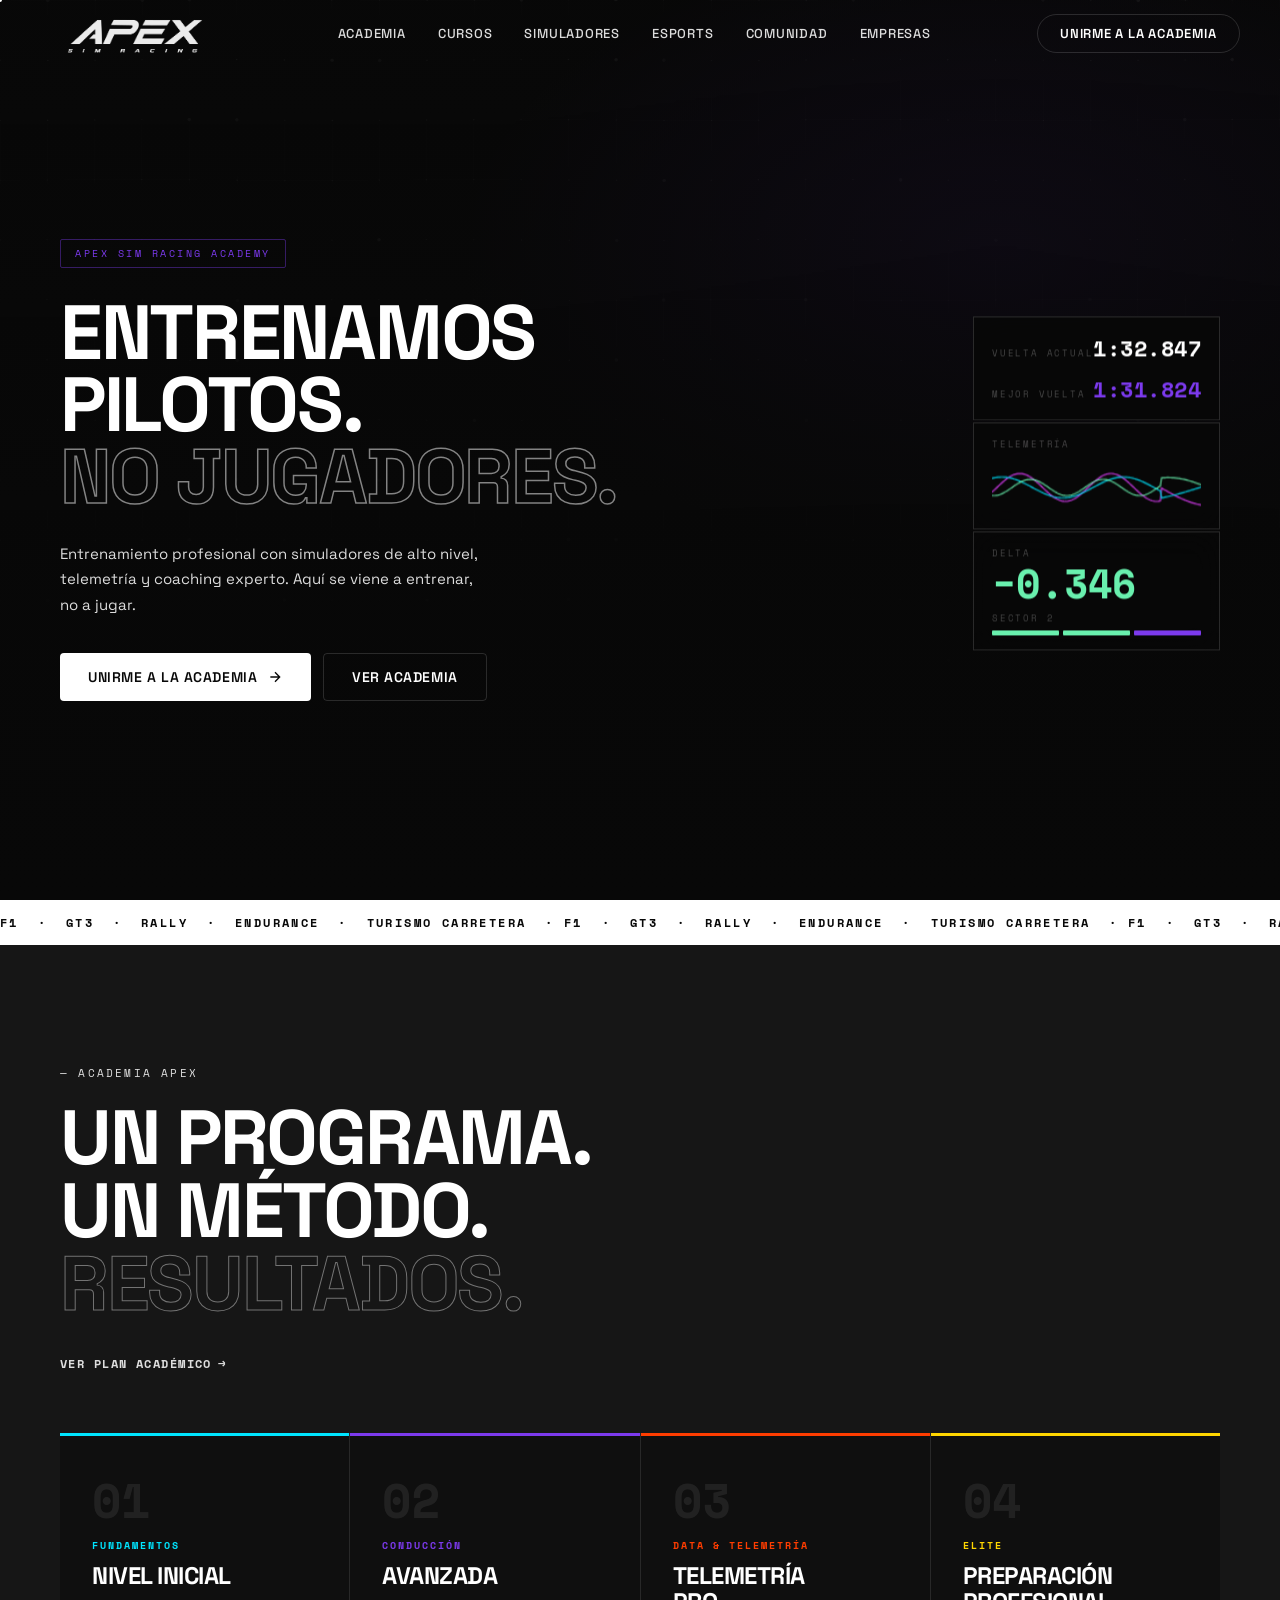
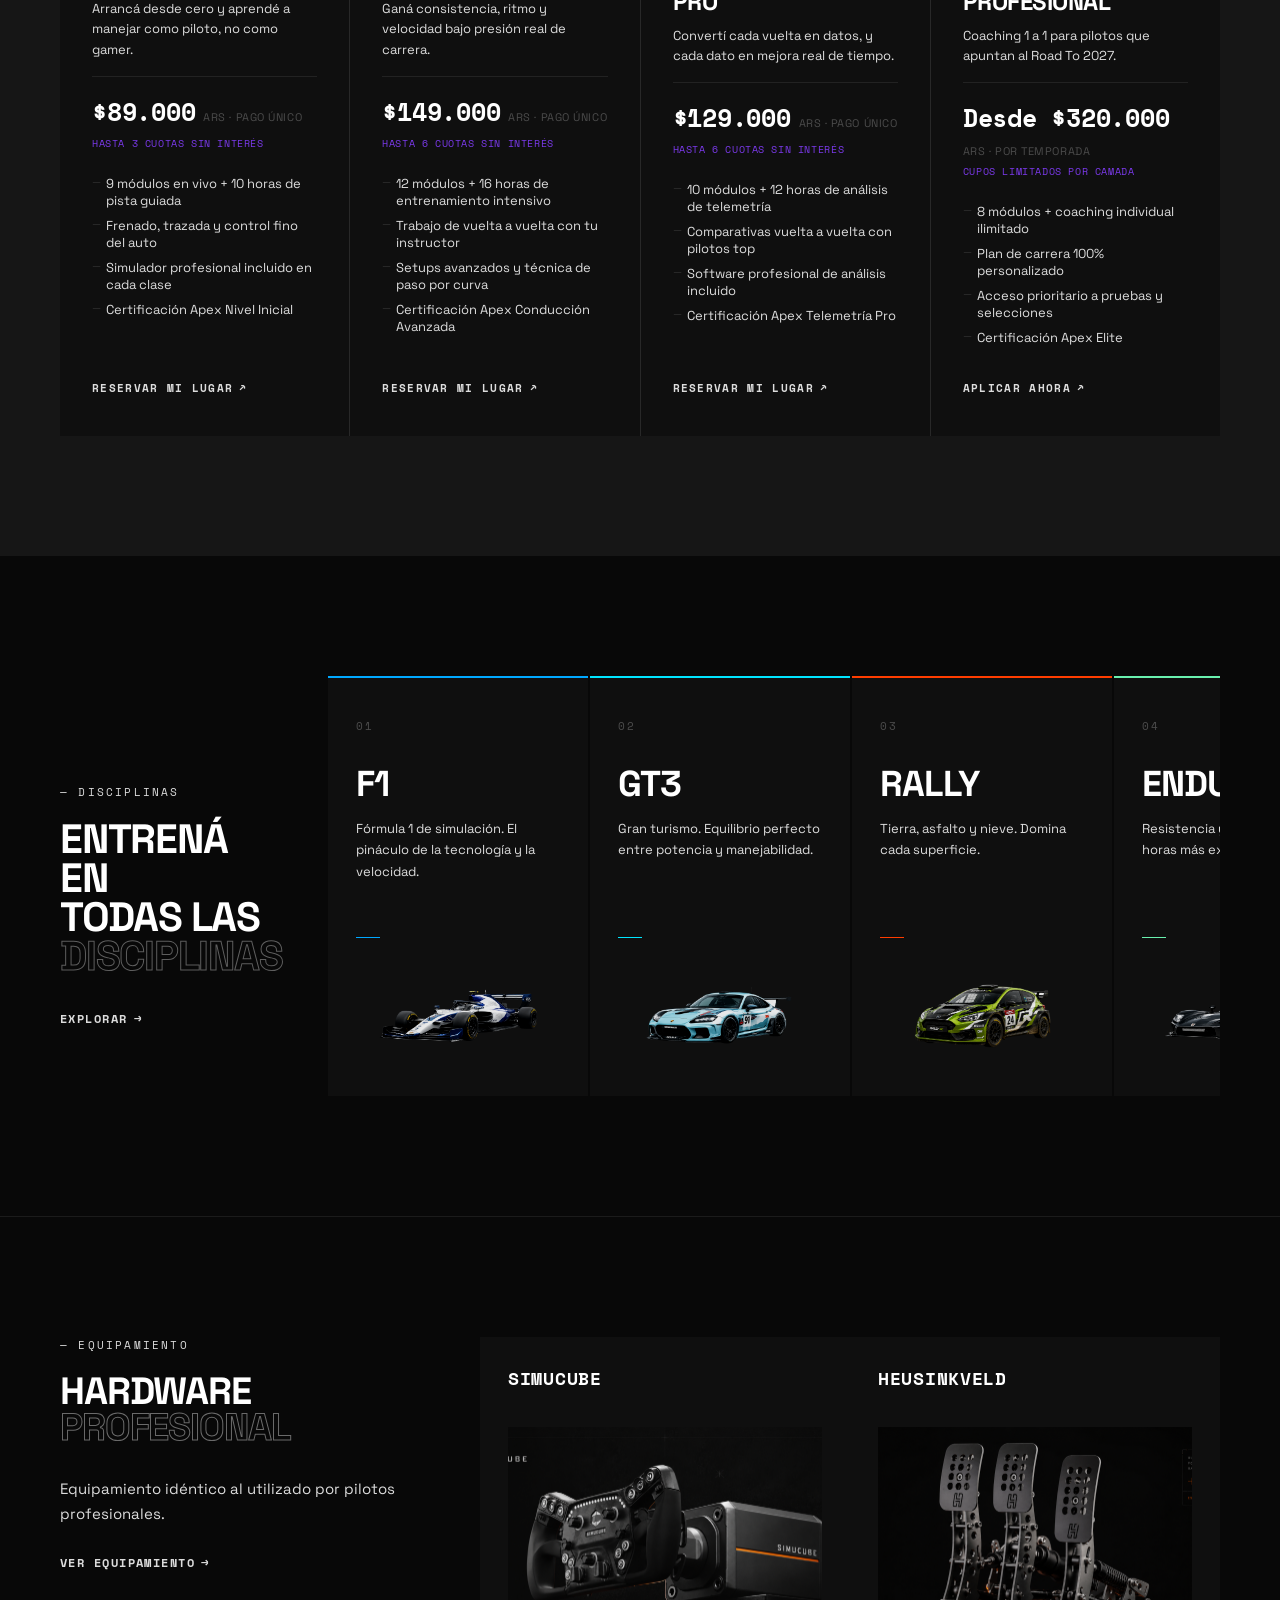
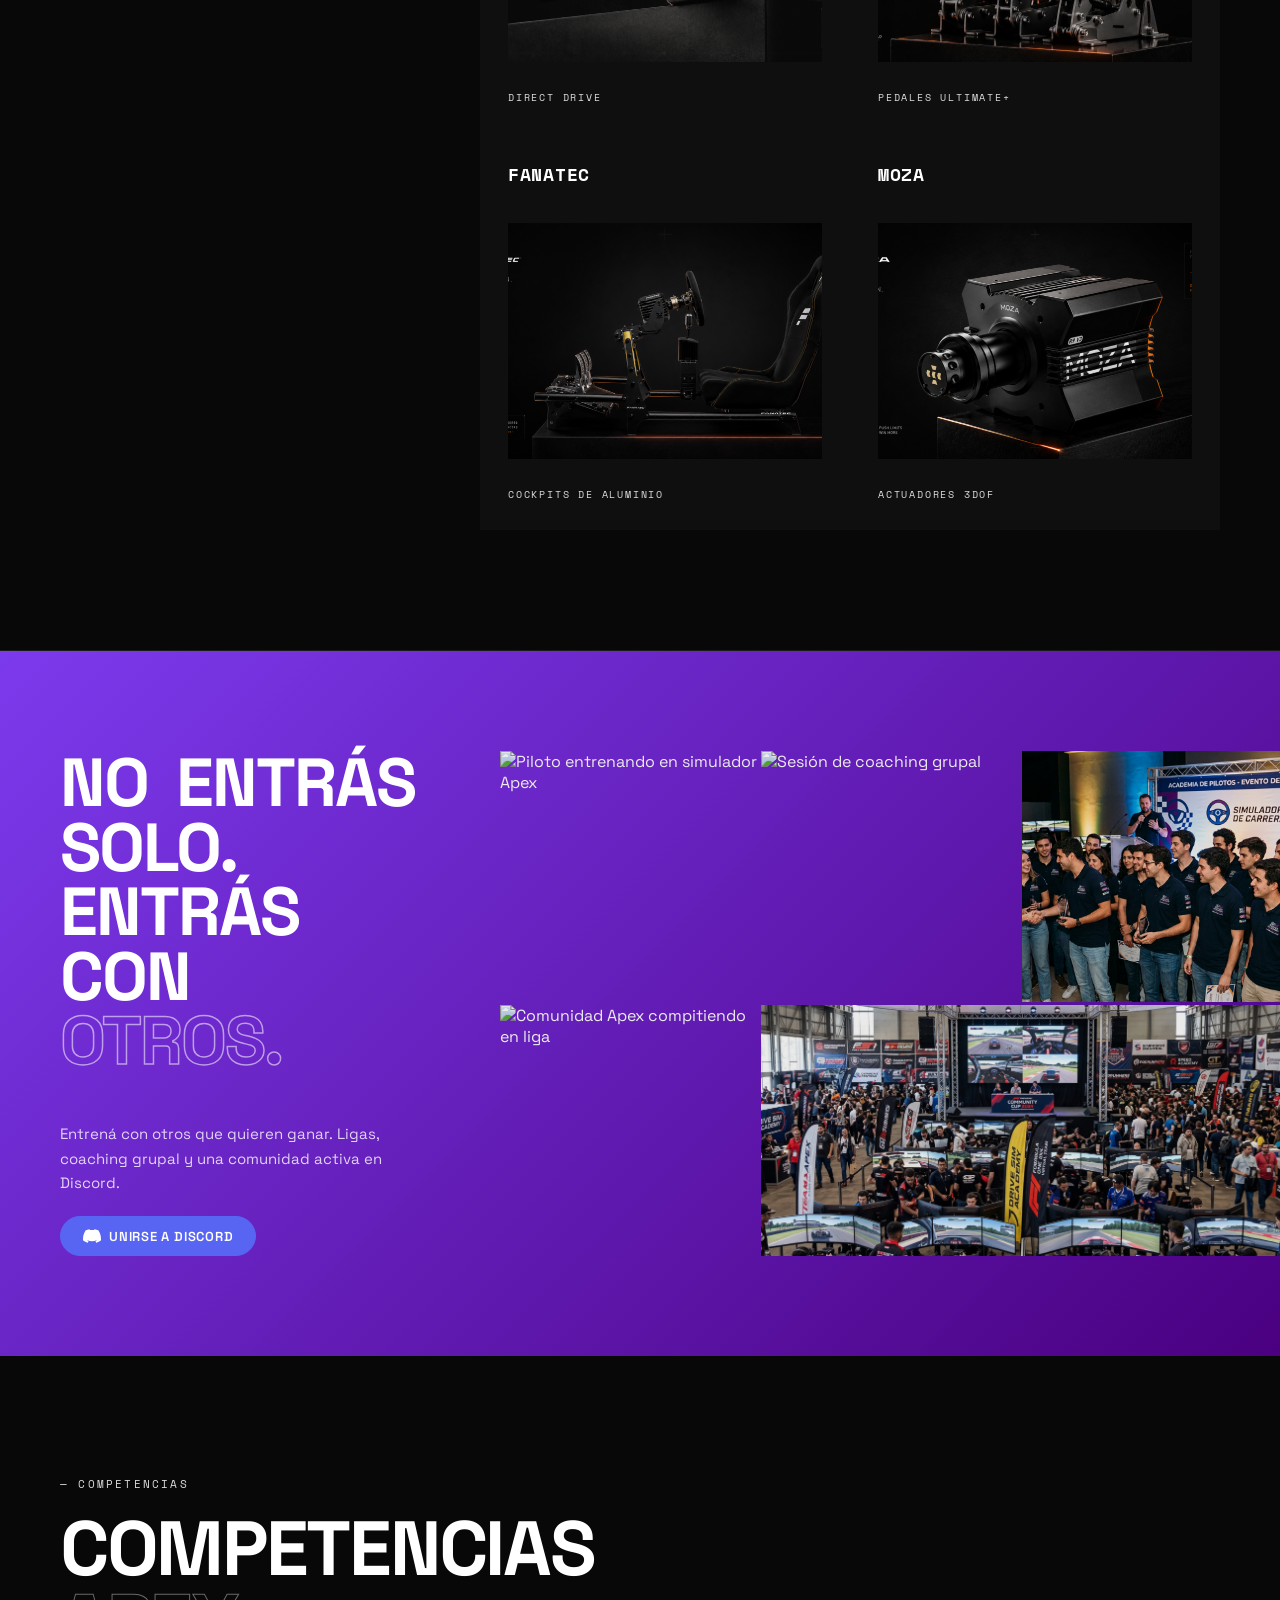
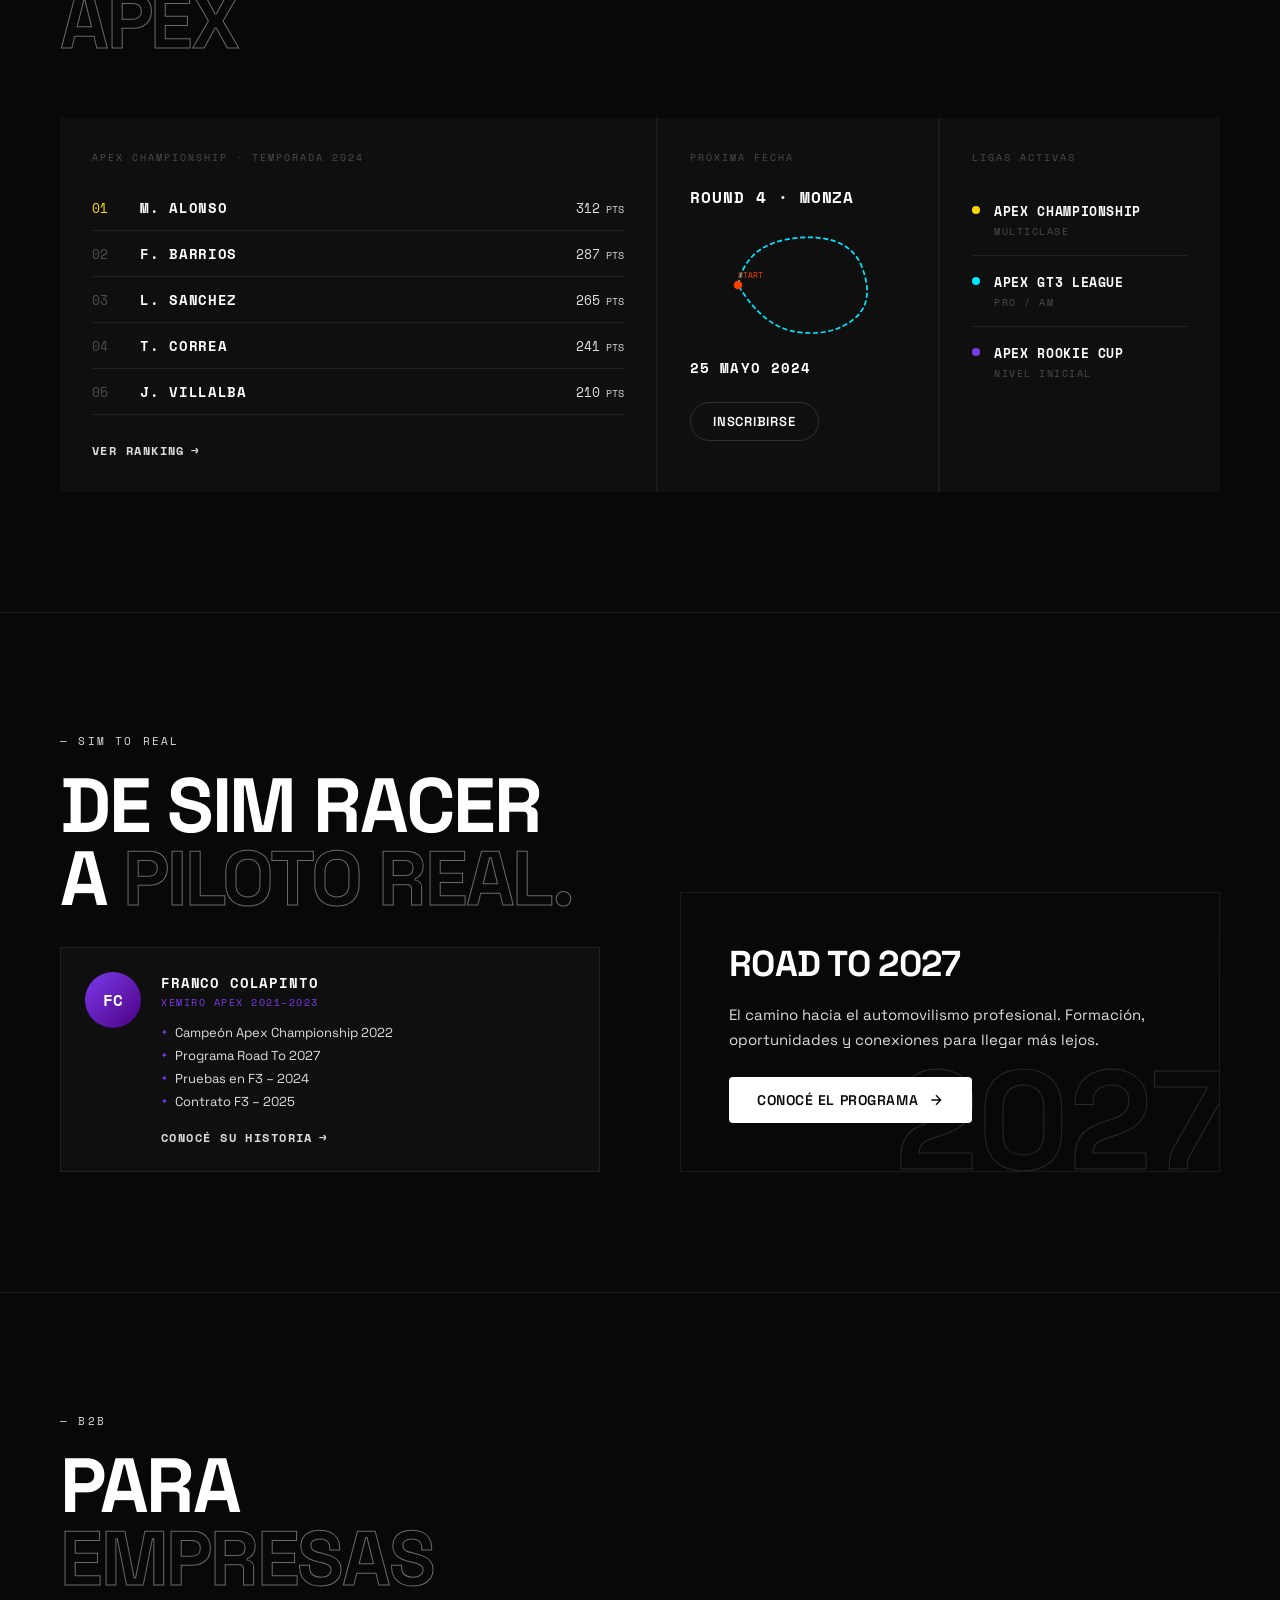
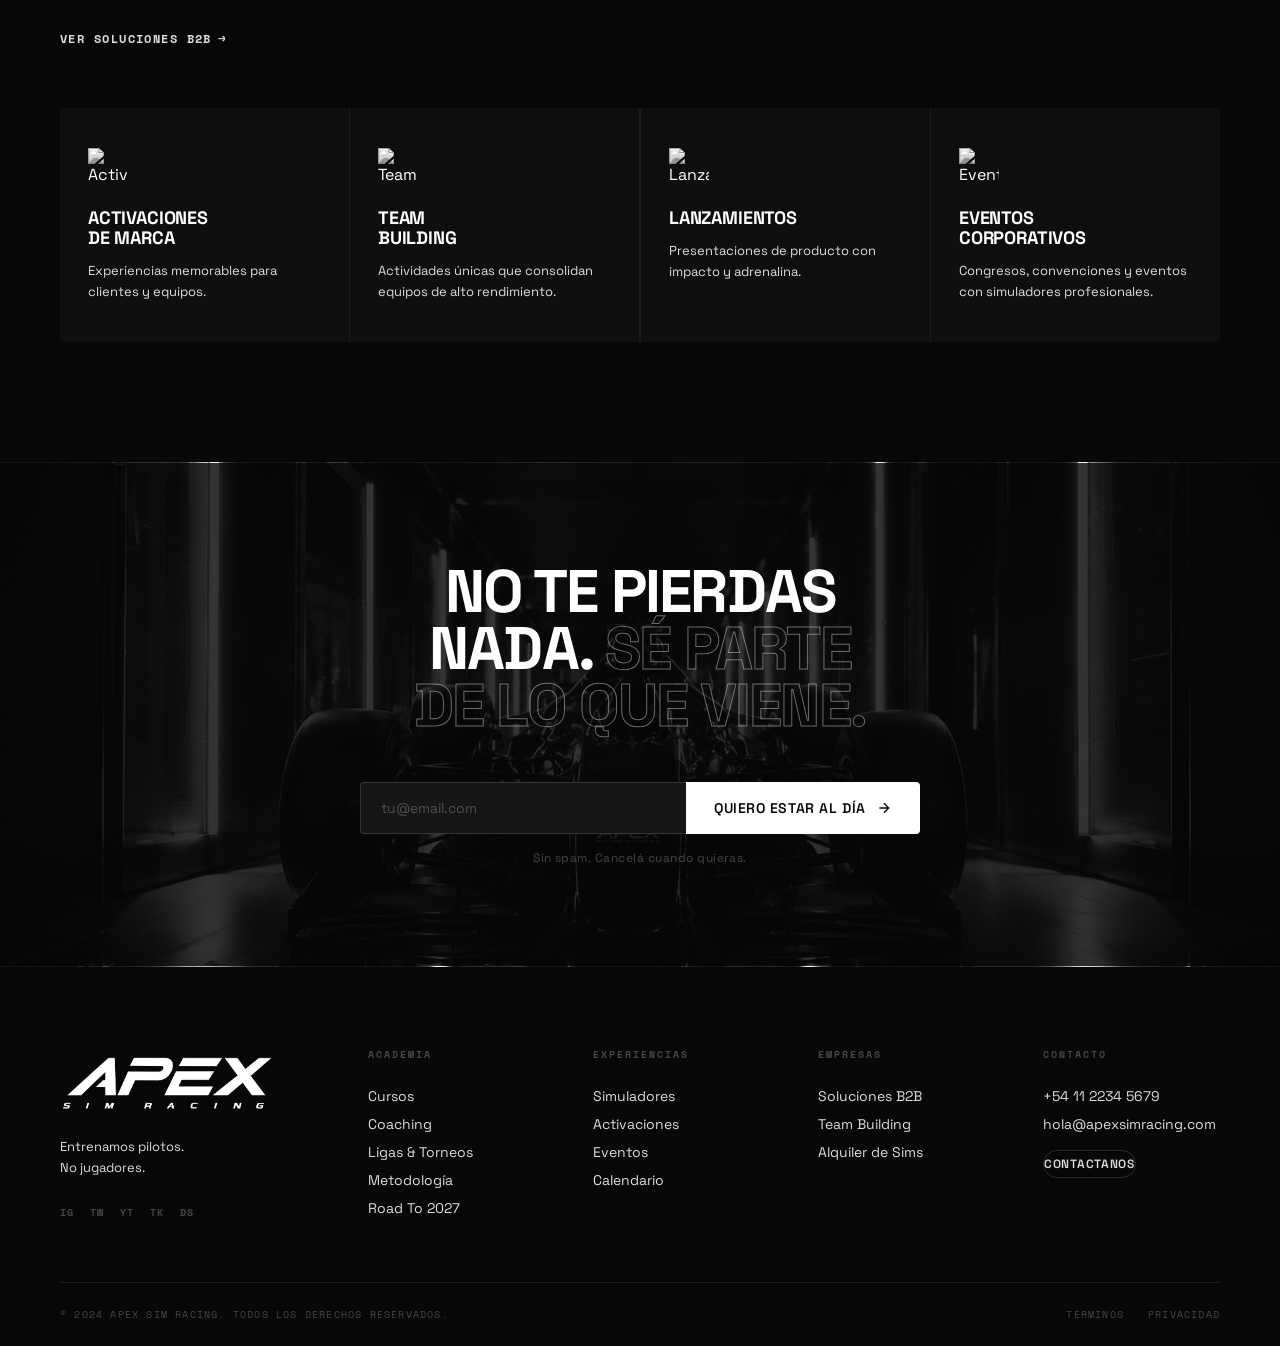
==== commit 35d27957: "nuevo-2-6-29" ====
--- a/index.html
+++ b/index.html
@@ -135,7 +135,7 @@
       </div>
 
       <div class="programs-track" id="programsTrack">
-        <div class="program-card" data-index="01" style="--glow:#00E5FF">
+        <a href="curso-nivel-inicial.html" class="program-card" data-index="01" style="--glow:#00E5FF">
           <div class="card-num">01</div>
           <div class="card-tag" style="color:#00E5FF">FUNDAMENTOS</div>
           <h3>NIVEL INICIAL</h3>
@@ -151,9 +151,9 @@
             <li>Simulador profesional incluido en cada clase</li>
             <li>Certificación Apex Nivel Inicial</li>
           </ul>
-          <a href="#" class="card-link">RESERVAR MI LUGAR <span>↗</span></a>
+          <span class="card-link">RESERVAR MI LUGAR <span>↗</span></span>
           <div class="card-glow"></div>
-        </div>
+        </a>
     <div class="scroll-hint">
       <span>SCROLL</span>
       <div class="scroll-line"></div>
--- a/styles.css
+++ b/styles.css
@@ -48,6 +48,34 @@
 ::-webkit-scrollbar-track { background: var(--bg); }
 ::-webkit-scrollbar-thumb { background: var(--border2); border-radius: 4px; }
 
+/* ── GLOBAL PARTICLE GRID CANVAS ── */
+#globalParticleCanvas {
+  position: fixed;
+  inset: 0;
+  pointer-events: none;
+  z-index: 0;
+}
+
+/* Ensure all page sections stack above the global canvas */
+.navbar,
+.mobile-overlay,
+.hero,
+.marquee-bar,
+.section,
+.academia-section,
+.disc-section,
+.hardware-section,
+.community-section,
+.competitions-section,
+.str-section,
+.empresas-section,
+.newsletter-section,
+.footer {
+  position: relative;
+  z-index: 1;
+}
+
+/* NOISE OVERLAY */
 /* ── NOISE CANVAS ── */
 .noise-canvas {
   position: fixed;
@@ -396,10 +424,10 @@
 
 .hero-title {
   font-family: var(--font);
-  font-size: clamp(52px, 8.5vw, 110px);
-  font-weight: 700;
-  line-height: 0.92;
-  letter-spacing: -0.04em;
+  font-size: clamp(38px, 6vw, 78px);
+  font-weight: 700;
+  line-height: 0.94;
+  letter-spacing: -0.03em;
   text-transform: uppercase;
   margin-bottom: 28px;
   overflow: hidden;
@@ -640,6 +668,8 @@
   border-top: 3px solid var(--glow, transparent);
   transition: background 0.3s;
   cursor: none;
+  color: inherit;
+  text-decoration: none;
 }
 .program-card:hover { background: var(--bg3); }
 .program-card:hover .card-glow { opacity: 1; }
